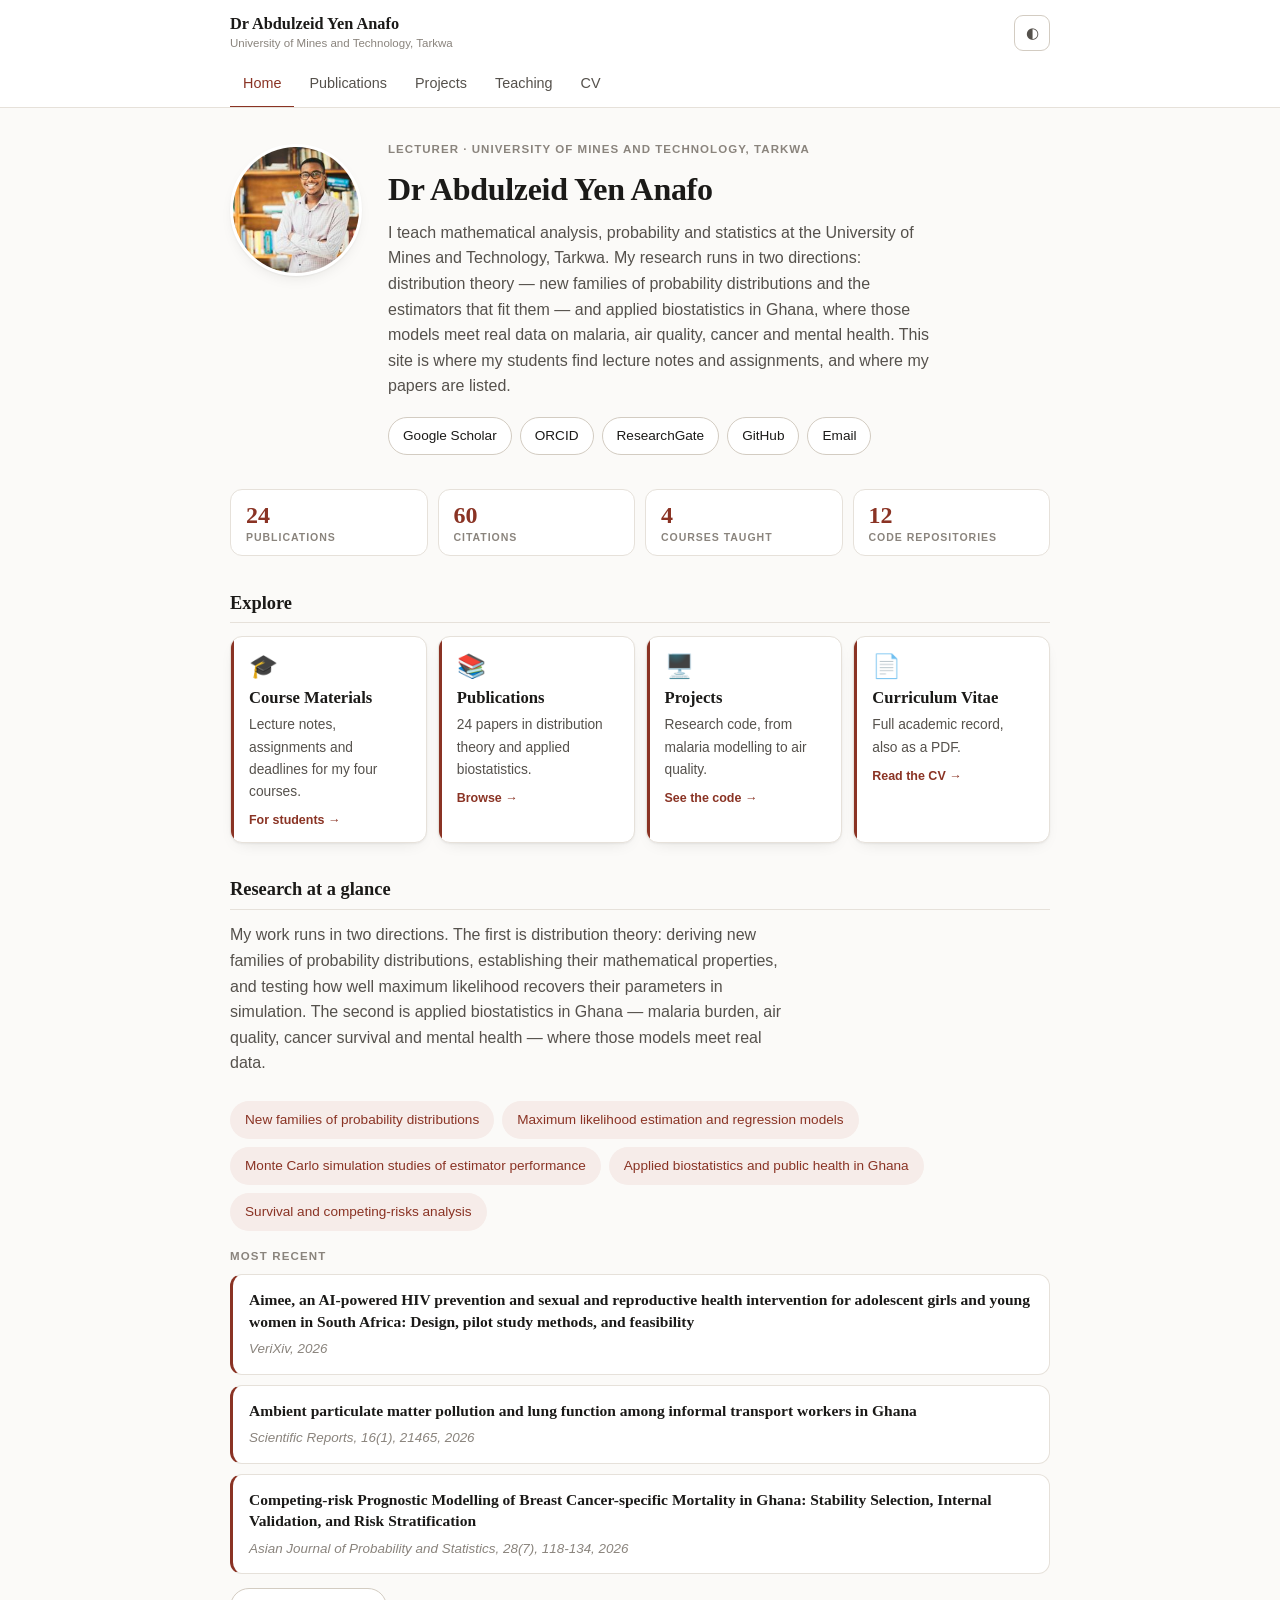
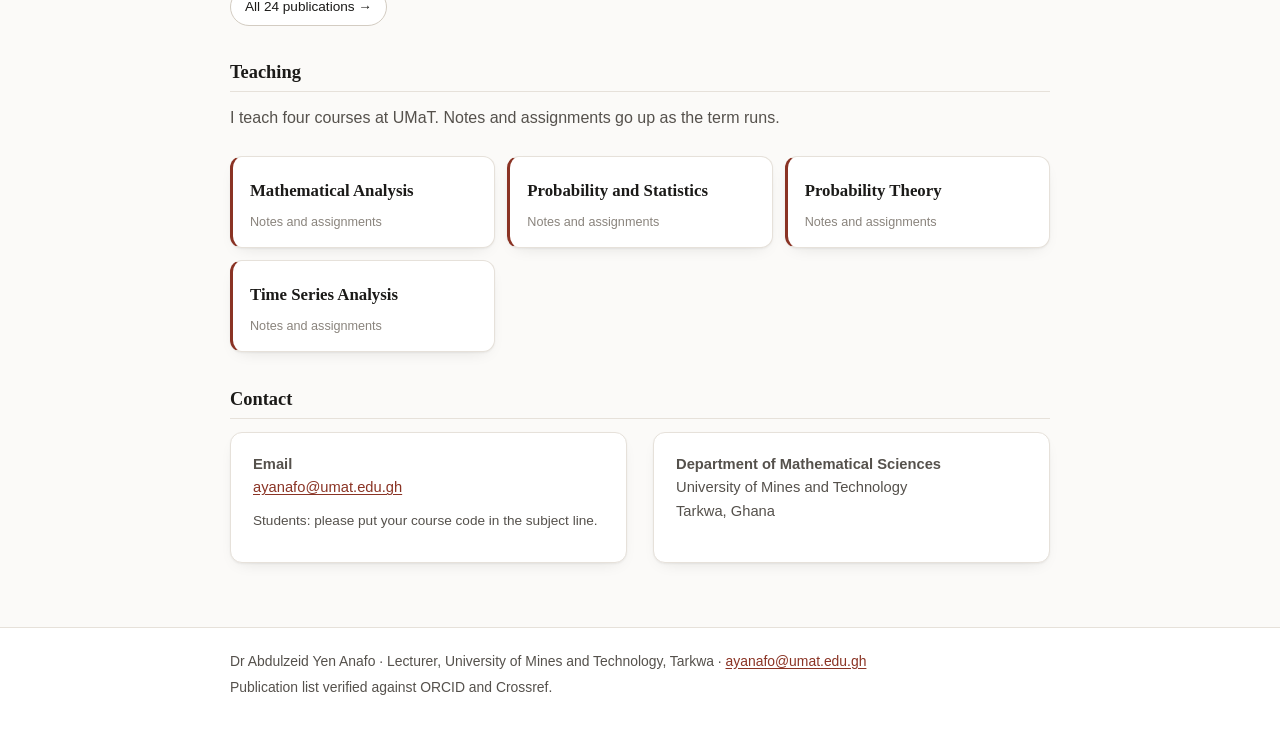
==== index.html @ 2606d0ae "Rebuild the front of the site Replaces the 2019 Bootstrap template with pages in the same design lan" ====
<!doctype html>
<html lang="en">
<head>
<meta charset="utf-8">
<meta name="viewport" content="width=device-width, initial-scale=1">
<title>Dr Abdulzeid Yen Anafo</title>
<meta name="description" content="Lecturer in mathematics and statistics at UMaT. Publications, research code and course materials.">
<link rel="stylesheet" href="teaching/assets/style.css">
<link rel="stylesheet" href="assets/front.css">
<link rel="icon" href="data:image/svg+xml,<svg xmlns='http://www.w3.org/2000/svg' viewBox='0 0 100 100'><text y='.9em' font-size='90'>∑</text></svg>">
</head>
<body>
<a class="skip" href="#main">Skip to content</a>
<header class="site-head">
  <div class="wrap head-inner">
    <a class="brand" href="index.html">
      <span class="brand-name">Dr Abdulzeid Yen Anafo</span>
      <span class="brand-sub">University of Mines and Technology, Tarkwa</span>
    </a>
    <button id="themeBtn" class="icon-btn" type="button" aria-label="Switch between light and dark"><span aria-hidden="true">◐</span></button>
  </div>
  <nav class="tabs wrap" aria-label="Sections">
    <a href="index.html" aria-current="page">Home</a>
    <a href="publications.html">Publications</a>
    <a href="projects.html">Projects</a>
    <a href="teaching/">Teaching</a>
    <a href="teaching/cv.html">CV</a>
  </nav>
</header>
<main id="main" class="wrap">

  <div class="hero-split">
    <img class="portrait" src="images/zeid.jpg" alt="Dr Abdulzeid Yen Anafo">
    <div>
      <p class="eyebrow">Lecturer · University of Mines and Technology, Tarkwa</p>
      <h1>Dr Abdulzeid Yen Anafo</h1>
      <p class="lede">I teach mathematical analysis, probability and statistics at the University of Mines and Technology, Tarkwa. My research runs in two directions: distribution theory — new families of probability distributions and the estimators that fit them — and applied biostatistics in Ghana, where those models meet real data on malaria, air quality, cancer and mental health. This site is where my students find lecture notes and assignments, and where my papers are listed.</p>
      <div class="linkrow"><a class="chip" href="https://scholar.google.com/citations?user=HL0V5SgAAAAJ" target="_blank" rel="noopener">Google Scholar</a><a class="chip" href="https://orcid.org/0000-0002-9399-8839" target="_blank" rel="noopener">ORCID</a><a class="chip" href="https://www.researchgate.net/profile/Abdulzeid-Anafo" target="_blank" rel="noopener">ResearchGate</a><a class="chip" href="https://github.com/Zeidyen" target="_blank" rel="noopener">GitHub</a><a class="chip" href="mailto:ayanafo@umat.edu.gh">Email</a></div>
    </div>
  </div>

  <div class="statrow">
    <div class="stat"><b>24</b><span>publications</span></div>
    <div class="stat"><b>60</b><span>citations</span></div>
    <div class="stat"><b>4</b><span>courses taught</span></div>
    <div class="stat"><b>12</b><span>code repositories</span></div>
  </div>

  <h2 class="sec-h">Explore</h2>
  <div class="tiles"><a class="tile" href="teaching/"><span class="ico" aria-hidden="true">🎓</span><h3>Course Materials</h3><p>Lecture notes, assignments and deadlines for my four courses.</p><span class="go">For students →</span></a><a class="tile" href="publications.html"><span class="ico" aria-hidden="true">📚</span><h3>Publications</h3><p>24 papers in distribution theory and applied biostatistics.</p><span class="go">Browse →</span></a><a class="tile" href="projects.html"><span class="ico" aria-hidden="true">🖥️</span><h3>Projects</h3><p>Research code, from malaria modelling to air quality.</p><span class="go">See the code →</span></a><a class="tile" href="teaching/cv.html"><span class="ico" aria-hidden="true">📄</span><h3>Curriculum Vitae</h3><p>Full academic record, also as a PDF.</p><span class="go">Read the CV →</span></a></div>

  <h2 class="sec-h">Research at a glance</h2>
  <p class="lede">My work runs in two directions. The first is distribution theory: deriving new families of probability distributions, establishing their mathematical properties, and testing how well maximum likelihood recovers their parameters in simulation. The second is applied biostatistics in Ghana — malaria burden, air quality, cancer survival and mental health — where those models meet real data.</p>
  <div class="chips" style="margin-bottom:20px"><span class="chip flat">New families of probability distributions</span><span class="chip flat">Maximum likelihood estimation and regression models</span><span class="chip flat">Monte Carlo simulation studies of estimator performance</span><span class="chip flat">Applied biostatistics and public health in Ghana</span><span class="chip flat">Survival and competing-risks analysis</span></div>
  <h3 class="minihead">Most recent</h3>
  <article class="hl"><h3>Aimee, an AI-powered HIV prevention and sexual and reproductive health intervention for adolescent girls and young women in South Africa: Design, pilot study methods, and feasibility</h3><p>VeriXiv, 2026</p></article><article class="hl"><h3>Ambient particulate matter pollution and lung function among informal transport workers in Ghana</h3><p>Scientific Reports, 16(1), 21465, 2026</p></article><article class="hl"><h3>Competing-risk Prognostic Modelling of Breast Cancer-specific Mortality in Ghana: Stability Selection, Internal Validation, and Risk Stratification</h3><p>Asian Journal of Probability and Statistics, 28(7), 118-134, 2026</p></article>
  <p style="margin-top:14px"><a class="chip" href="publications.html">All 24 publications →</a></p>

  <h2 class="sec-h">Teaching</h2>
  <p class="lede">I teach four courses at UMaT. Notes and assignments go up as the term runs.</p>
  <div class="coursegrid"><a class="ccard" href="teaching/#course/math-analysis"><h3>Mathematical Analysis</h3><p class="ccard-counts">Notes and assignments</p></a><a class="ccard" href="teaching/#course/prob-stats"><h3>Probability and Statistics</h3><p class="ccard-counts">Notes and assignments</p></a><a class="ccard" href="teaching/#course/prob-theory"><h3>Probability Theory</h3><p class="ccard-counts">Notes and assignments</p></a><a class="ccard" href="teaching/#course/time-series"><h3>Time Series Analysis</h3><p class="ccard-counts">Notes and assignments</p></a></div>

  <h2 class="sec-h">Contact</h2>
  <div class="two-col">
    <div class="contact-card">
      <p><strong>Email</strong><br><a href="mailto:ayanafo@umat.edu.gh">ayanafo@umat.edu.gh</a></p>
      <p class="muted" style="font-size:.85rem">Students: please put your course code in the subject line.</p>
    </div>
    <div class="contact-card">
      <p><strong>Department of Mathematical Sciences</strong><br>
         University of Mines and Technology<br>Tarkwa, Ghana</p>
    </div>
  </div>

</main>
<footer class="site-foot">
  <div class="wrap">
    <p>Dr Abdulzeid Yen Anafo · Lecturer, University of Mines and Technology, Tarkwa ·
       <a href="mailto:ayanafo@umat.edu.gh">ayanafo@umat.edu.gh</a></p>
    <p class="muted">Publication list verified against ORCID and Crossref.</p>
  </div>
</footer>
<script src="assets/front.js"></script>
</body>
</html>
---- teaching/assets/style.css ----
/* ---------------------------------------------------------------- tokens */
:root{
  --bg:#fbfaf8; --panel:#ffffff; --ink:#1b1a18; --ink-2:#55514c; --ink-3:#8a847d;
  --line:#e6e1da; --line-2:#d3ccc2;
  --accent:#8a3324; --accent-soft:#f6ece9;
  --ok:#2f6b4f; --ok-soft:#e9f2ed;
  --warn:#8a5a10; --warn-soft:#f8f0e2;
  --dead:#8a847d; --dead-soft:#f0eeea;
  --shadow:0 1px 2px rgba(27,26,24,.05), 0 6px 18px -10px rgba(27,26,24,.18);
  --radius:12px;
  --sans:ui-sans-serif,-apple-system,"Segoe UI",Roboto,"Helvetica Neue",Arial,sans-serif;
  --serif:ui-serif,Georgia,"Iowan Old Style","Times New Roman",serif;
}
@media (prefers-color-scheme:dark){
  :root:not([data-theme="light"]){
    --bg:#16151a; --panel:#1e1d23; --ink:#eceaf0; --ink-2:#b3aeb9; --ink-3:#847f8c;
    --line:#2e2c35; --line-2:#3c3946;
    --accent:#e39383; --accent-soft:#2b211f;
    --ok:#7fc0a0; --ok-soft:#1c2823;
    --warn:#dfae62; --warn-soft:#2a2418;
    --dead:#847f8c; --dead-soft:#24232a;
    --shadow:0 1px 2px rgba(0,0,0,.4), 0 6px 20px -12px rgba(0,0,0,.7);
  }
}
:root[data-theme="dark"]{
  --bg:#16151a; --panel:#1e1d23; --ink:#eceaf0; --ink-2:#b3aeb9; --ink-3:#847f8c;
  --line:#2e2c35; --line-2:#3c3946;
  --accent:#e39383; --accent-soft:#2b211f;
  --ok:#7fc0a0; --ok-soft:#1c2823;
  --warn:#dfae62; --warn-soft:#2a2418;
  --dead:#847f8c; --dead-soft:#24232a;
  --shadow:0 1px 2px rgba(0,0,0,.4), 0 6px 20px -12px rgba(0,0,0,.7);
}

/* ---------------------------------------------------------------- base */
*{box-sizing:border-box}
html{-webkit-text-size-adjust:100%}
body{
  margin:0; background:var(--bg); color:var(--ink);
  font:16px/1.6 var(--sans);
  -webkit-font-smoothing:antialiased;
}
.wrap{max-width:860px; margin:0 auto; padding:0 20px}
a{color:var(--accent); text-underline-offset:2px}
h1{font:600 clamp(1.5rem,1.1rem + 1.6vw,2rem)/1.2 var(--serif); margin:0 0 .4em; letter-spacing:-.01em}
h2{font:600 1.15rem/1.3 var(--serif); margin:2.2rem 0 .8rem}
.sec-h{padding-bottom:.4rem; border-bottom:1px solid var(--line)}
.lede{color:var(--ink-2); margin:0 0 1.6rem; max-width:62ch}
.muted{color:var(--ink-3)}
.skip{position:absolute; left:-9999px}
.skip:focus{left:8px; top:8px; z-index:20; background:var(--panel); padding:10px 14px; border-radius:8px; box-shadow:var(--shadow)}
:focus-visible{outline:2px solid var(--accent); outline-offset:2px; border-radius:6px}

/* ---------------------------------------------------------------- header */
.site-head{
  background:var(--panel); border-bottom:1px solid var(--line);
  position:sticky; top:0; z-index:10;
}
.head-inner{display:flex; align-items:center; gap:16px; padding-top:14px; padding-bottom:12px}
.brand{
  display:flex; flex-direction:column; min-width:0; flex:1;
  text-decoration:none; color:inherit;
}
.brand-name{
  font:600 1.02rem/1.25 var(--serif);
  overflow:hidden; text-overflow:ellipsis; white-space:nowrap;
}
.brand-sub{
  font:500 .72rem/1.3 var(--sans); color:var(--ink-3); margin-top:2px;
  overflow:hidden; text-overflow:ellipsis; white-space:nowrap;
}
.brand:hover .brand-name{color:var(--accent)}
.icon-btn{
  flex:none; width:36px; height:36px; border-radius:9px; cursor:pointer;
  background:transparent; border:1px solid var(--line-2); color:var(--ink-2);
  font-size:15px; line-height:1;
}
.icon-btn:hover{background:var(--bg); color:var(--ink)}

/* tabs */
.tabs{display:flex; gap:2px; overflow-x:auto; scrollbar-width:none}
.tabs::-webkit-scrollbar{display:none}
.tabs a{
  flex:none; padding:9px 13px 11px; text-decoration:none; white-space:nowrap;
  color:var(--ink-2); font-size:.9rem; font-weight:500;
  border-bottom:2px solid transparent; margin-bottom:-1px;
}
.tabs a:hover{color:var(--ink)}
.tabs a[aria-current="page"]{color:var(--accent); border-bottom-color:var(--accent)}

/* ---------------------------------------------------------------- views */
main.wrap{padding:36px 20px 64px; min-height:60vh}
.view[hidden]{display:none}
.hero{margin-bottom:28px}
.eyebrow{
  font:600 .72rem/1 var(--sans); letter-spacing:.09em; text-transform:uppercase;
  color:var(--ink-3); margin:0 0 .9rem;
}

/* fact grid */
.factgrid{
  display:grid; grid-template-columns:repeat(auto-fit,minmax(190px,1fr));
  gap:10px; margin-bottom:8px;
}
.fact{
  background:var(--panel); padding:13px 15px;
  border:1px solid var(--line); border-radius:10px;
}
.fact dt{
  font:600 .68rem/1 var(--sans); letter-spacing:.08em; text-transform:uppercase;
  color:var(--ink-3); margin-bottom:6px;
}
.fact dd{margin:0; font-size:.94rem; color:var(--ink)}
.fact dd a{word-break:break-word}

/* ---------------------------------------------------------------- cards */
.card{
  background:var(--panel); border:1px solid var(--line); border-radius:var(--radius);
  padding:16px 18px; margin-bottom:12px; box-shadow:var(--shadow);
}
.card-head{display:flex; align-items:flex-start; gap:12px; flex-wrap:wrap}
.card-title{flex:1; min-width:180px}
.card-head h3{margin:0; font:600 1.02rem/1.35 var(--serif)}
.card-meta{font-size:.82rem; color:var(--ink-3); margin:.35rem 0 0}
.card p.desc{margin:.6rem 0 0; color:var(--ink-2); font-size:.94rem}
.topics{margin:.6rem 0 0; padding-left:1.15em; color:var(--ink-2); font-size:.9rem}
.topics li{margin:.15em 0}

/* week rail */
.wk{
  flex:none; width:44px; height:44px; border-radius:10px;
  background:var(--accent-soft); color:var(--accent);
  display:flex; flex-direction:column; align-items:center; justify-content:center;
}
.wk b{font:600 1.05rem/1 var(--sans)}
.wk span{font:600 .55rem/1 var(--sans); letter-spacing:.08em; text-transform:uppercase; margin-top:2px; opacity:.8}

/* badges */
.badge{
  display:inline-block; padding:3px 9px; border-radius:999px;
  font:600 .72rem/1.5 var(--sans); white-space:nowrap;
}
.badge.open{background:var(--ok-soft);   color:var(--ok)}
.badge.soon{background:var(--warn-soft); color:var(--warn)}
.badge.past{background:var(--dead-soft); color:var(--dead)}
.badge.tba {background:var(--dead-soft); color:var(--dead)}

/* file links */
.files{display:flex; flex-wrap:wrap; gap:8px; margin-top:14px}
.file{
  display:inline-flex; align-items:center; gap:7px;
  padding:7px 12px 7px 10px; border-radius:9px; text-decoration:none;
  background:var(--bg); border:1px solid var(--line-2);
  color:var(--ink); font-size:.86rem; font-weight:500;
}
.file:hover{border-color:var(--accent); color:var(--accent)}
.file .ext{
  font:700 .6rem/1 var(--sans); letter-spacing:.04em;
  padding:3px 4px; border-radius:4px; background:var(--accent-soft); color:var(--accent);
}
.nofiles{margin-top:12px; font-size:.86rem; color:var(--ink-3); font-style:italic}

/* toolbar */
.toolbar{display:flex; gap:10px; flex-wrap:wrap; margin-bottom:18px}
.toolbar input[type=search]{
  flex:1; min-width:180px; padding:9px 12px; font:inherit; font-size:.92rem;
  background:var(--panel); color:var(--ink);
  border:1px solid var(--line-2); border-radius:9px;
}
.toolbar input::placeholder{color:var(--ink-3)}
.seg{display:flex; background:var(--panel); border:1px solid var(--line-2); border-radius:9px; overflow:hidden}
.seg button{
  padding:8px 14px; border:0; background:transparent; cursor:pointer;
  font:500 .85rem/1 var(--sans); color:var(--ink-2);
}
.seg button + button{border-left:1px solid var(--line-2)}
.seg button.on{background:var(--accent-soft); color:var(--accent); font-weight:600}

/* misc */
.empty{
  padding:28px 20px; text-align:center; color:var(--ink-3); font-size:.92rem;
  border:1px dashed var(--line-2); border-radius:var(--radius);
}
.steps{counter-reset:s; list-style:none; padding:0; margin:0 0 24px}
.steps li{
  counter-increment:s; position:relative; padding:0 0 0 42px; margin-bottom:16px;
  color:var(--ink-2);
}
.steps li::before{
  content:counter(s); position:absolute; left:0; top:-1px;
  width:28px; height:28px; border-radius:50%;
  background:var(--accent-soft); color:var(--accent);
  font:600 .85rem/28px var(--sans); text-align:center;
}
.btn{
  display:inline-block; padding:11px 20px; border-radius:10px; text-decoration:none;
  background:var(--accent); color:#fff; font-weight:600; font-size:.94rem;
}
:root[data-theme="dark"] .btn, :root:not([data-theme="light"]) .btn{color:#16151a}
@media (prefers-color-scheme:light){:root:not([data-theme="dark"]) .btn{color:#fff}}
.btn:hover{filter:brightness(1.08)}
.note{
  border-left:3px solid var(--line-2); padding:2px 0 2px 16px;
  color:var(--ink-2); font-size:.92rem; margin:20px 0 0;
}

/* footer */
.site-foot{border-top:1px solid var(--line); background:var(--panel); padding:22px 0 34px}
.site-foot p{margin:0 0 4px; font-size:.87rem; color:var(--ink-2)}

@media (max-width:520px){
  main.wrap{padding-top:26px}
  .card{padding:14px 15px}
}


/* ------------------------------------------------------- course tiles */
.coursegrid{
  display:grid; grid-template-columns:repeat(auto-fit,minmax(230px,1fr));
  gap:12px; margin-bottom:8px;
}
.ccard{
  display:block; text-decoration:none; color:inherit;
  background:var(--panel); border:1px solid var(--line); border-radius:var(--radius);
  padding:16px 17px 15px; box-shadow:var(--shadow);
  border-left:3px solid var(--accent);
}
.ccard:hover{border-color:var(--accent); transform:translateY(-1px)}
.ccard{transition:transform .12s ease, border-color .12s ease}
@media (prefers-reduced-motion:reduce){.ccard{transition:none}}
.ccard-code{
  font:600 .68rem/1 var(--sans); letter-spacing:.09em; text-transform:uppercase;
  color:var(--accent);
}
.ccard h3{margin:7px 0 0; font:600 1.05rem/1.3 var(--serif)}
.ccard-term{margin:5px 0 0; font-size:.83rem; color:var(--ink-2)}
.ccard-counts{margin:10px 0 0; font-size:.79rem; color:var(--ink-3)}

/* --------------------------------------------------------------- chips */
.linkrow{display:flex; flex-wrap:wrap; gap:8px; margin-top:18px}
.chips{display:flex; flex-wrap:wrap; gap:8px; margin:0 0 4px}
.chip{
  display:inline-block; padding:7px 14px; border-radius:999px; text-decoration:none;
  background:var(--panel); border:1px solid var(--line-2); color:var(--ink);
  font-size:.85rem; font-weight:500;
}
a.chip:hover{border-color:var(--accent); color:var(--accent)}
.chip.flat{
  background:var(--accent-soft); border-color:transparent; color:var(--accent);
  font-weight:500;
}

/* ---------------------------------------------------------- back link */
.back{
  display:inline-block; margin-bottom:18px; font-size:.86rem;
  text-decoration:none; color:var(--ink-2); font-weight:500;
}
.back:hover{color:var(--accent)}

/* ------------------------------------------------------------- papers */
.paper .card-meta{margin-top:.3rem}
.card-meta.em{font-style:italic; color:var(--ink-2)}
.paper .badge{text-transform:capitalize}

.footback{margin:0 0 10px}
.footback a{font-size:.87rem; text-decoration:none; font-weight:500}
.footback a:hover{text-decoration:underline}
---- assets/front.css ----
/* Front-of-site additions. Tokens and base come from teaching/assets/style.css. */

/* ------------------------------------------------------------------ hero */
.hero-split{display:grid; grid-template-columns:auto 1fr; gap:26px; align-items:start; margin-bottom:34px}
.portrait{
  width:132px; height:132px; border-radius:50%; object-fit:cover; flex:none;
  border:3px solid var(--panel); box-shadow:var(--shadow); background:var(--panel);
}
.hero-split h1{margin:0 0 .35em}
.hero-split .lede{margin-bottom:1rem}
@media (max-width:620px){
  .hero-split{grid-template-columns:1fr; gap:18px}
  .portrait{width:96px; height:96px}
}

/* ----------------------------------------------------------------- stats */
.statrow{display:flex; flex-wrap:wrap; gap:10px; margin-top:22px}
.stat{
  flex:1 1 110px; background:var(--panel); border:1px solid var(--line);
  border-radius:var(--radius); padding:13px 15px;
}
.stat b{display:block; font:600 1.5rem/1 var(--serif); color:var(--accent); font-variant-numeric:tabular-nums}
.stat span{
  display:block; margin-top:5px; font:600 .66rem/1 var(--sans);
  letter-spacing:.09em; text-transform:uppercase; color:var(--ink-3);
}

/* -------------------------------------------------------- explore tiles */
.tiles{display:grid; grid-template-columns:repeat(auto-fit,minmax(188px,1fr)); gap:11px}
.tile{
  display:block; text-decoration:none; color:inherit; position:relative;
  background:var(--panel); border:1px solid var(--line); border-radius:var(--radius);
  padding:18px 18px 16px; box-shadow:var(--shadow); overflow:hidden;
  transition:transform .13s ease, border-color .13s ease;
}
.tile::before{content:""; position:absolute; inset:0 auto 0 0; width:3px; background:var(--accent)}
.tile:hover{transform:translateY(-2px); border-color:var(--accent)}
.tile .ico{font-size:1.45rem; line-height:1; display:block; margin-bottom:9px}
.tile h3{margin:0; font:600 1.04rem/1.3 var(--serif)}
.tile p{margin:6px 0 0; font-size:.86rem; color:var(--ink-2)}
.tile .go{margin-top:11px; font:600 .78rem/1 var(--sans); color:var(--accent); display:block}
@media (prefers-reduced-motion:reduce){.tile{transition:none}}

/* ---------------------------------------------------------- publications */
.yr-group{display:grid; grid-template-columns:72px 1fr; gap:18px; margin-bottom:8px}
.yr-label{
  font:600 1.12rem/1 var(--serif); color:var(--accent);
  padding-top:18px; position:sticky; top:118px; align-self:start;
  font-variant-numeric:tabular-nums;
}
.yr-items{min-width:0}
.pub{
  background:var(--panel); border:1px solid var(--line); border-radius:var(--radius);
  padding:15px 17px; margin-bottom:11px; box-shadow:var(--shadow);
}
.pub-head{display:flex; gap:12px; align-items:flex-start; flex-wrap:wrap}
.pub-head h3{margin:0; font:600 1rem/1.4 var(--serif); flex:1; min-width:200px}
.pub-au{margin:.5rem 0 0; font-size:.84rem; color:var(--ink-3)}
.pub-ven{margin:.25rem 0 0; font-size:.86rem; color:var(--ink-2); font-style:italic}
.pub-note{margin:.6rem 0 0; font-size:.88rem; color:var(--ink-2)}
.pub .badge{text-transform:capitalize}
@media (max-width:620px){
  .yr-group{grid-template-columns:1fr; gap:2px}
  .yr-label{position:static; padding-top:14px}
}

/* --------------------------------------------------------------- projects */
.projgrid{display:grid; grid-template-columns:repeat(auto-fit,minmax(285px,1fr)); gap:12px}
.proj{
  background:var(--panel); border:1px solid var(--line); border-radius:var(--radius);
  padding:16px 17px; box-shadow:var(--shadow); display:flex; flex-direction:column;
}
.proj-head{display:flex; gap:10px; align-items:baseline; flex-wrap:wrap}
.proj-head h3{margin:0; font:600 .99rem/1.35 var(--serif); flex:1; min-width:150px}
.lang{
  flex:none; font:600 .64rem/1 var(--sans); letter-spacing:.06em; text-transform:uppercase;
  padding:4px 8px; border-radius:999px; background:var(--accent-soft); color:var(--accent);
}
.proj-desc{margin:.6rem 0 0; font-size:.88rem; color:var(--ink-2); flex:1}
.proj-meta{margin:.6rem 0 0; font-size:.76rem; color:var(--ink-3)}
.proj .files{margin-top:12px}

/* ------------------------------------------------------------- highlights */
.hl{
  background:var(--panel); border:1px solid var(--line); border-left:3px solid var(--accent);
  border-radius:var(--radius); padding:14px 16px; margin-bottom:10px;
}
.hl h3{margin:0; font:600 .97rem/1.4 var(--serif)}
.hl p{margin:.35rem 0 0; font-size:.84rem; color:var(--ink-3); font-style:italic}

/* ----------------------------------------------------------------- misc */
.two-col{display:grid; grid-template-columns:repeat(auto-fit,minmax(270px,1fr)); gap:26px}
.contact-card{
  background:var(--panel); border:1px solid var(--line); border-radius:var(--radius);
  padding:20px 22px; box-shadow:var(--shadow);
}
.contact-card p{margin:0 0 10px; font-size:.92rem; color:var(--ink-2)}
.minihead{
  font:600 .72rem/1 var(--sans); letter-spacing:.1em; text-transform:uppercase;
  color:var(--ink-3); margin:0 0 12px;
}
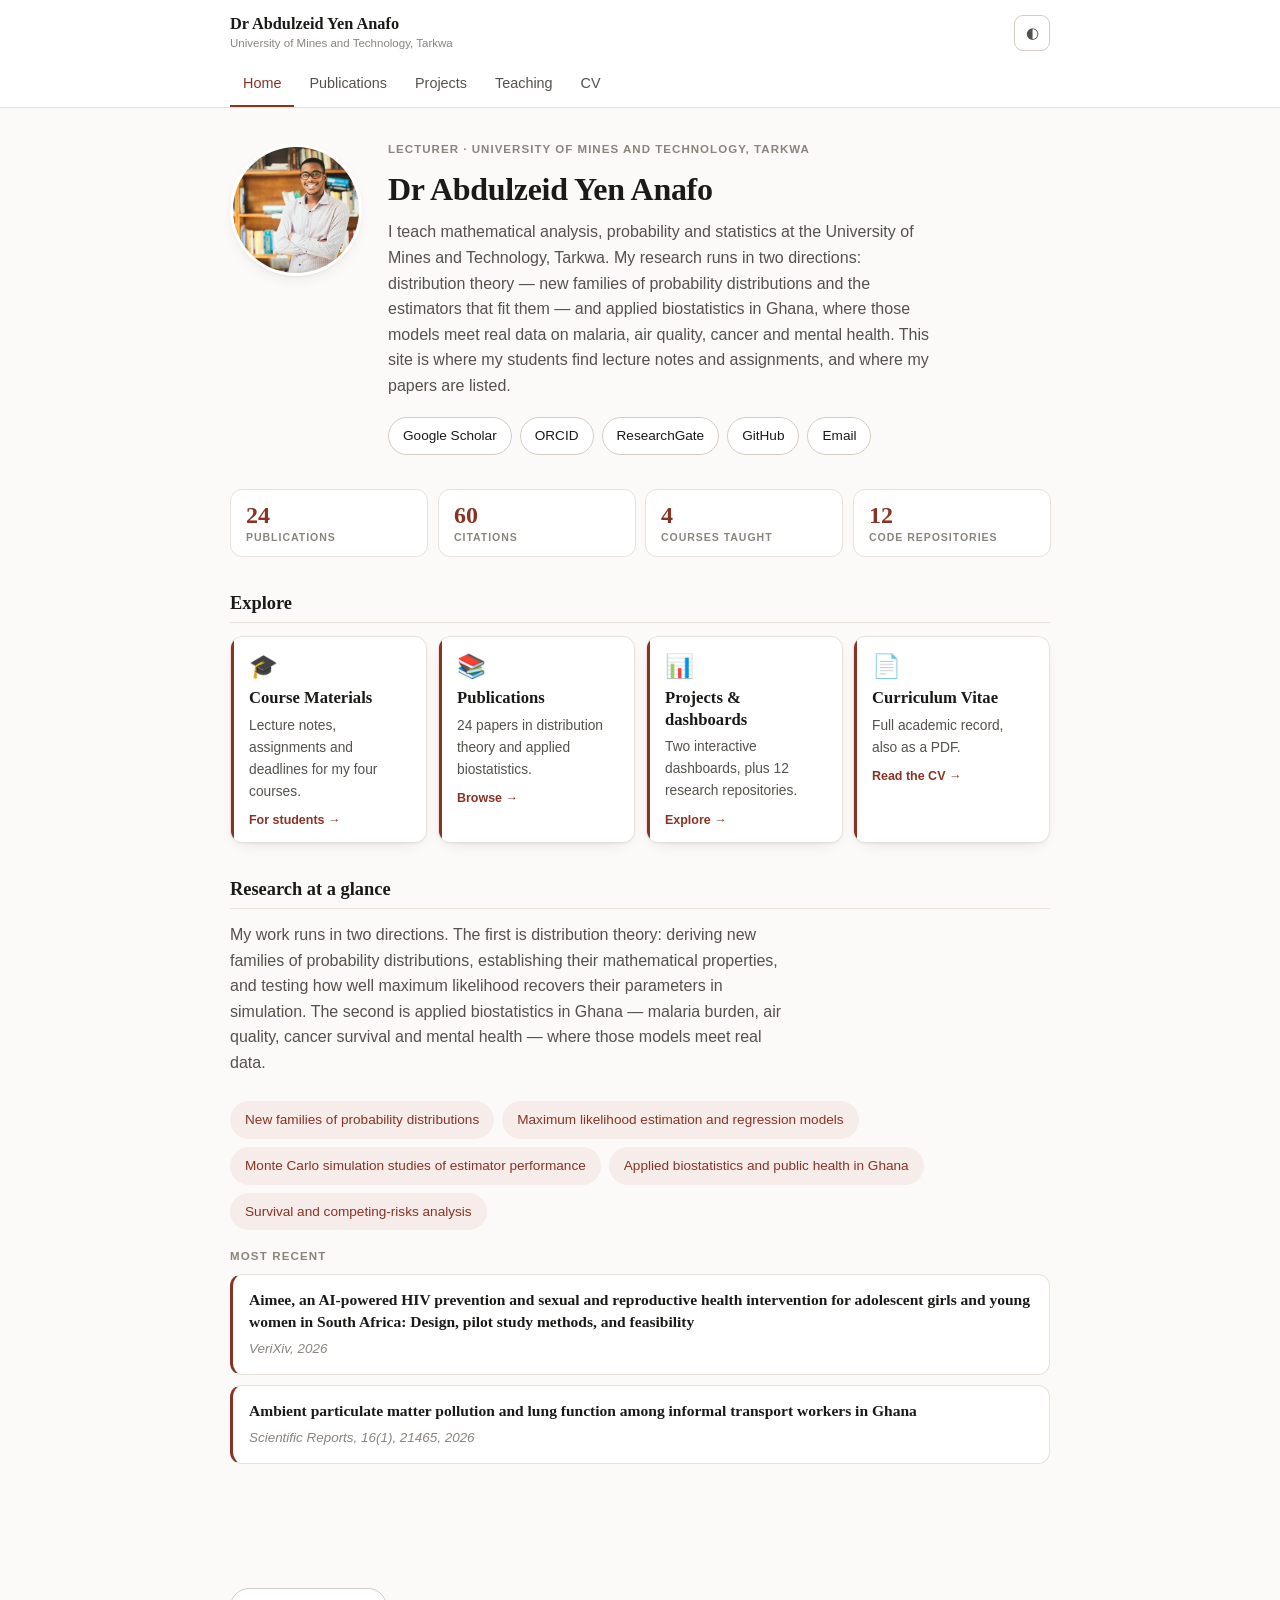
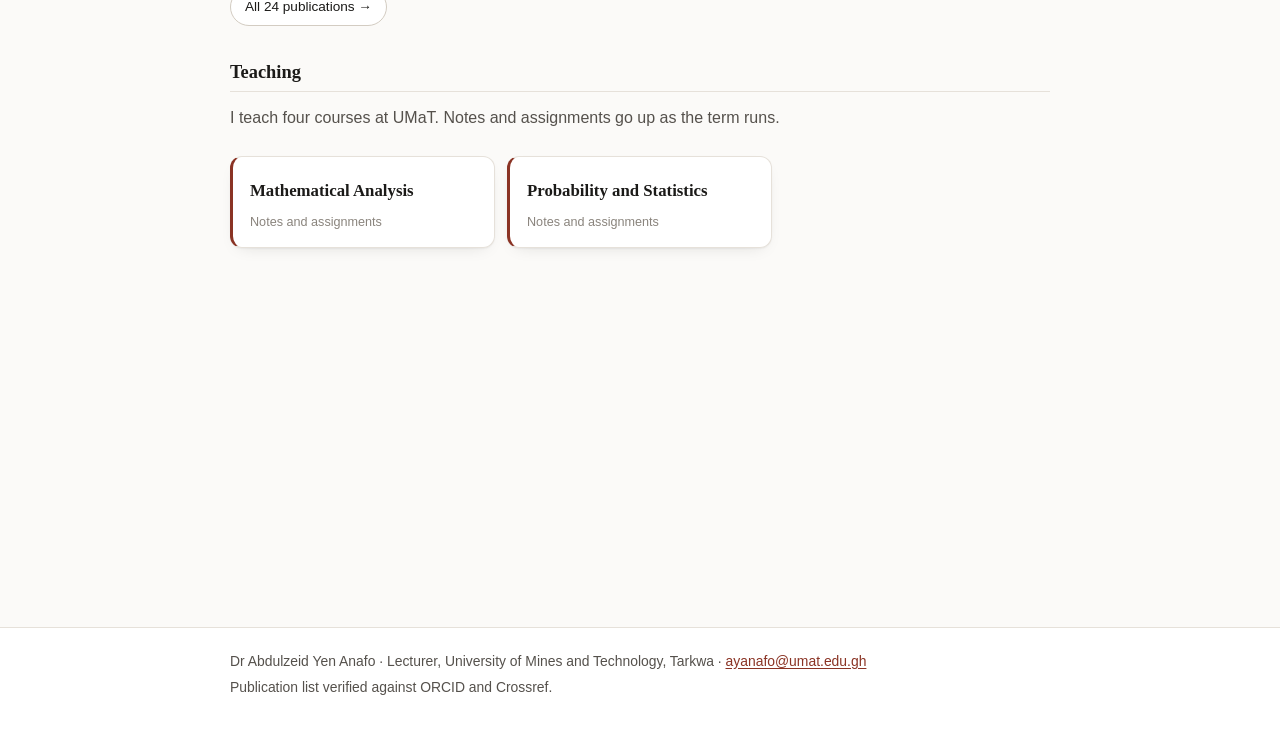
==== commit 82938b5c: "Add dashboards; correct the department - Department is Computing and Data Analytics, not Mathematica" ====
--- a/index.html
+++ b/index.html
@@ -47,7 +47,7 @@
   </div>
 
   <h2 class="sec-h">Explore</h2>
-  <div class="tiles"><a class="tile" href="teaching/"><span class="ico" aria-hidden="true">🎓</span><h3>Course Materials</h3><p>Lecture notes, assignments and deadlines for my four courses.</p><span class="go">For students →</span></a><a class="tile" href="publications.html"><span class="ico" aria-hidden="true">📚</span><h3>Publications</h3><p>24 papers in distribution theory and applied biostatistics.</p><span class="go">Browse →</span></a><a class="tile" href="projects.html"><span class="ico" aria-hidden="true">🖥️</span><h3>Projects</h3><p>Research code, from malaria modelling to air quality.</p><span class="go">See the code →</span></a><a class="tile" href="teaching/cv.html"><span class="ico" aria-hidden="true">📄</span><h3>Curriculum Vitae</h3><p>Full academic record, also as a PDF.</p><span class="go">Read the CV →</span></a></div>
+  <div class="tiles"><a class="tile" href="teaching/"><span class="ico" aria-hidden="true">🎓</span><h3>Course Materials</h3><p>Lecture notes, assignments and deadlines for my four courses.</p><span class="go">For students →</span></a><a class="tile" href="publications.html"><span class="ico" aria-hidden="true">📚</span><h3>Publications</h3><p>24 papers in distribution theory and applied biostatistics.</p><span class="go">Browse →</span></a><a class="tile" href="projects.html"><span class="ico" aria-hidden="true">📊</span><h3>Projects & dashboards</h3><p>Two interactive dashboards, plus 12 research repositories.</p><span class="go">Explore →</span></a><a class="tile" href="teaching/cv.html"><span class="ico" aria-hidden="true">📄</span><h3>Curriculum Vitae</h3><p>Full academic record, also as a PDF.</p><span class="go">Read the CV →</span></a></div>
 
   <h2 class="sec-h">Research at a glance</h2>
   <p class="lede">My work runs in two directions. The first is distribution theory: deriving new families of probability distributions, establishing their mathematical properties, and testing how well maximum likelihood recovers their parameters in simulation. The second is applied biostatistics in Ghana — malaria burden, air quality, cancer survival and mental health — where those models meet real data.</p>
@@ -67,7 +67,7 @@
       <p class="muted" style="font-size:.85rem">Students: please put your course code in the subject line.</p>
     </div>
     <div class="contact-card">
-      <p><strong>Department of Mathematical Sciences</strong><br>
+      <p><strong>Department of Computing and Data Analytics</strong><br>
          University of Mines and Technology<br>Tarkwa, Ghana</p>
     </div>
   </div>
--- a/assets/front.css
+++ b/assets/front.css
@@ -99,3 +99,72 @@
   font:600 .72rem/1 var(--sans); letter-spacing:.1em; text-transform:uppercase;
   color:var(--ink-3); margin:0 0 12px;
 }
+
+/* ===================================================================
+   Scroll reveal — the fade-in the old template had, rebuilt on
+   IntersectionObserver. The .js-reveal gate means that if JavaScript
+   never runs, nothing is ever hidden.
+   =================================================================== */
+.js-reveal .reveal{
+  opacity:0;
+  transition:opacity .62s cubic-bezier(.22,.61,.36,1),
+             transform .62s cubic-bezier(.22,.61,.36,1);
+  will-change:opacity, transform;
+}
+.js-reveal .reveal[data-fx="left"] {transform:translate3d(-34px,0,0)}
+.js-reveal .reveal[data-fx="right"]{transform:translate3d( 34px,0,0)}
+.js-reveal .reveal[data-fx="up"]   {transform:translate3d(0,26px,0)}
+.js-reveal .reveal.is-in{opacity:1; transform:none}
+
+/* Animated tab underline: slides in from the left on hover, sits under
+   the current page. */
+.tabs a{position:relative}
+.tabs a::after{
+  content:""; position:absolute; left:0; right:0; bottom:-1px; height:2px;
+  background:var(--accent); transform:scaleX(0); transform-origin:left center;
+  transition:transform .26s cubic-bezier(.22,.61,.36,1);
+}
+.tabs a:hover::after{transform:scaleX(1)}
+.tabs a[aria-current="page"]{border-bottom-color:transparent}
+.tabs a[aria-current="page"]::after{transform:scaleX(1)}
+
+/* Tiles lift a little further now that motion is part of the design. */
+.tile:hover{transform:translateY(-3px)}
+.proj{transition:transform .13s ease, border-color .13s ease}
+.proj:hover{transform:translateY(-2px); border-color:var(--accent)}
+.pub{transition:border-color .13s ease}
+.pub:hover{border-color:var(--line-2)}
+
+html{scroll-behavior:smooth}
+
+/* Anyone who asks for less motion gets none of it. */
+@media (prefers-reduced-motion:reduce){
+  html{scroll-behavior:auto}
+  .js-reveal .reveal{opacity:1 !important; transform:none !important; transition:none}
+  .tabs a::after{transition:none}
+  .tile,.proj{transition:none}
+  .tile:hover,.proj:hover{transform:none}
+}
+
+/* ------------------------------------------------------------ dashboards */
+.dashgrid{display:grid; grid-template-columns:repeat(auto-fit,minmax(310px,1fr)); gap:12px; margin-bottom:8px}
+.dash{
+  background:var(--panel); border:1px solid var(--line); border-radius:var(--radius);
+  border-top:3px solid var(--accent); padding:17px 18px 16px; box-shadow:var(--shadow);
+  display:flex; flex-direction:column;
+  transition:transform .13s ease, border-color .13s ease;
+}
+.dash:hover{transform:translateY(-2px)}
+.dash-meta{
+  margin:0 0 7px; font:600 .66rem/1.4 var(--sans); letter-spacing:.07em;
+  text-transform:uppercase; color:var(--ink-3);
+}
+.dash h3{margin:0; font:600 1.08rem/1.3 var(--serif)}
+.dash-desc{margin:.6rem 0 0; font-size:.88rem; color:var(--ink-2); flex:1}
+.dash .files{margin-top:14px}
+.file.primary{background:var(--accent); border-color:var(--accent); color:#fff}
+.file.primary .ext{background:rgba(255,255,255,.22); color:#fff}
+.file.primary:hover{filter:brightness(1.08); color:#fff}
+:root[data-theme="dark"] .file.primary{color:#16151a}
+@media (prefers-color-scheme:dark){:root:not([data-theme="light"]) .file.primary{color:#16151a}}
+@media (prefers-reduced-motion:reduce){.dash{transition:none} .dash:hover{transform:none}}
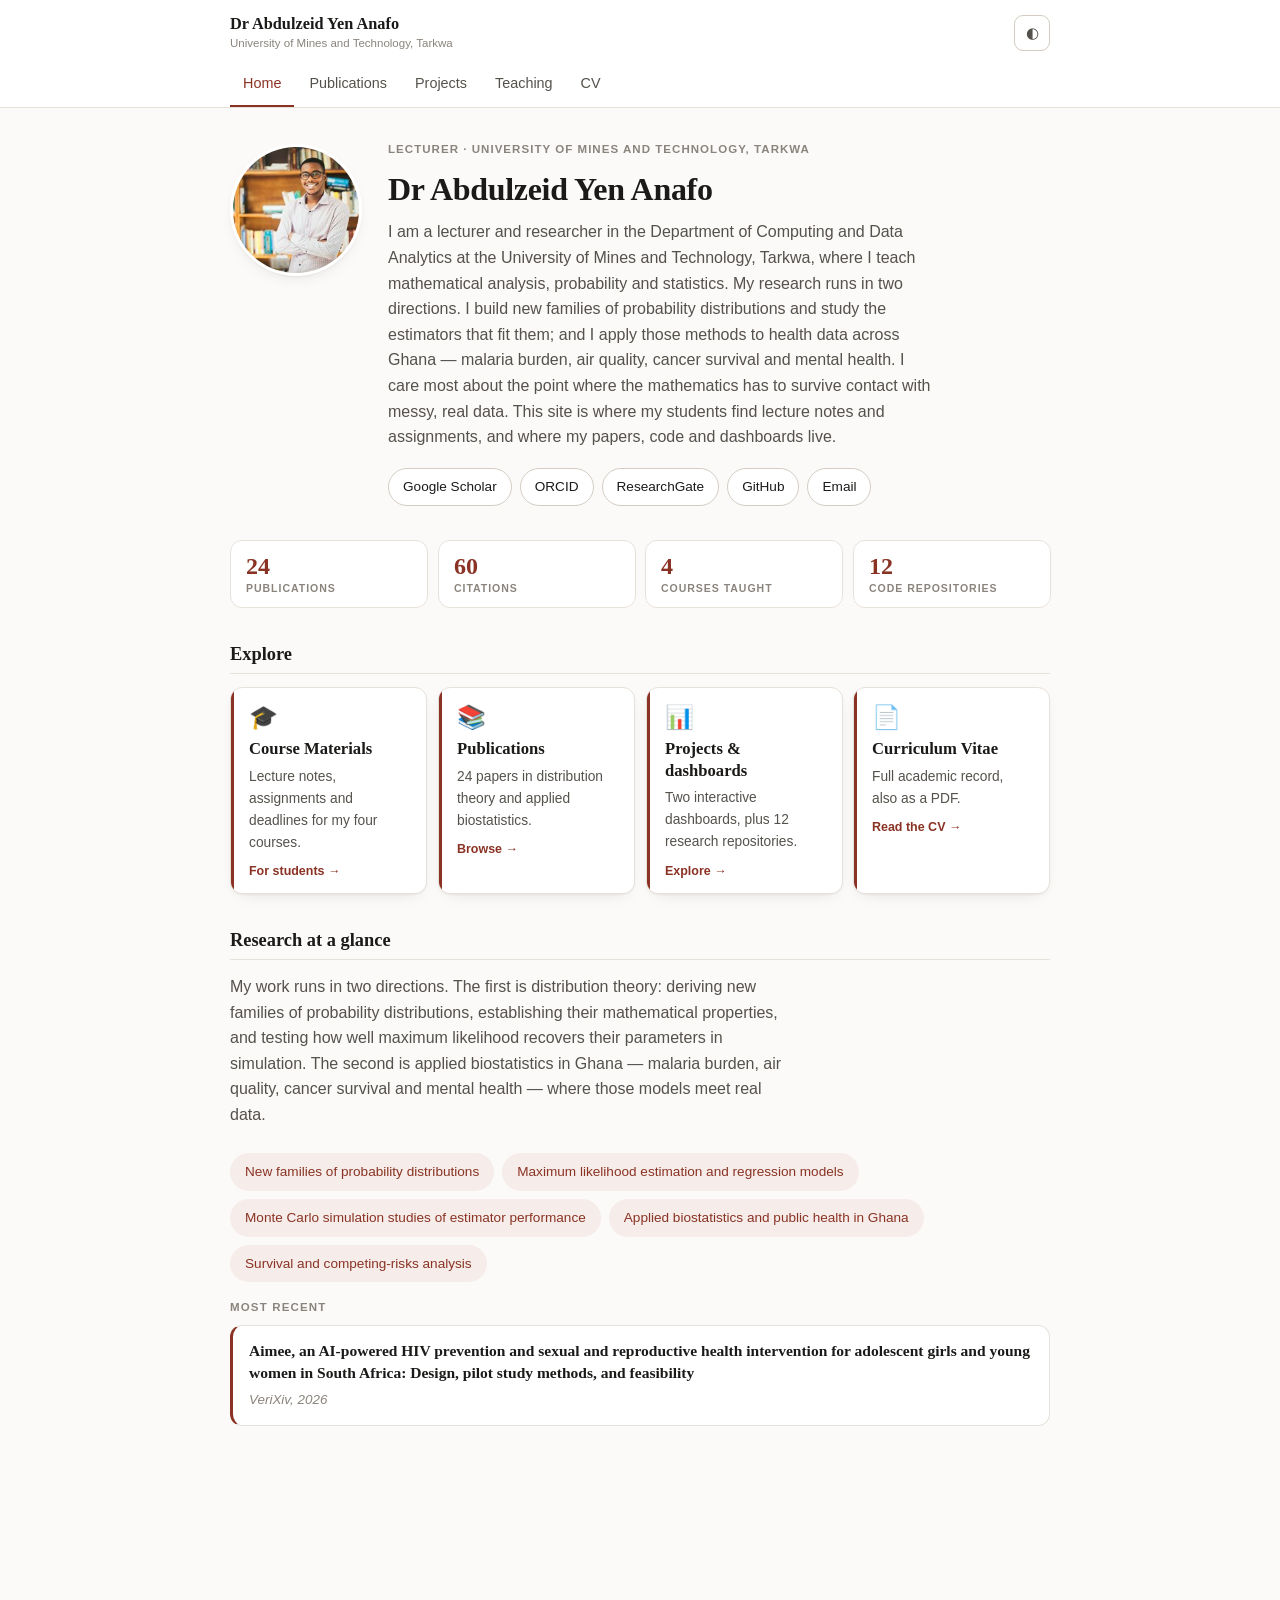
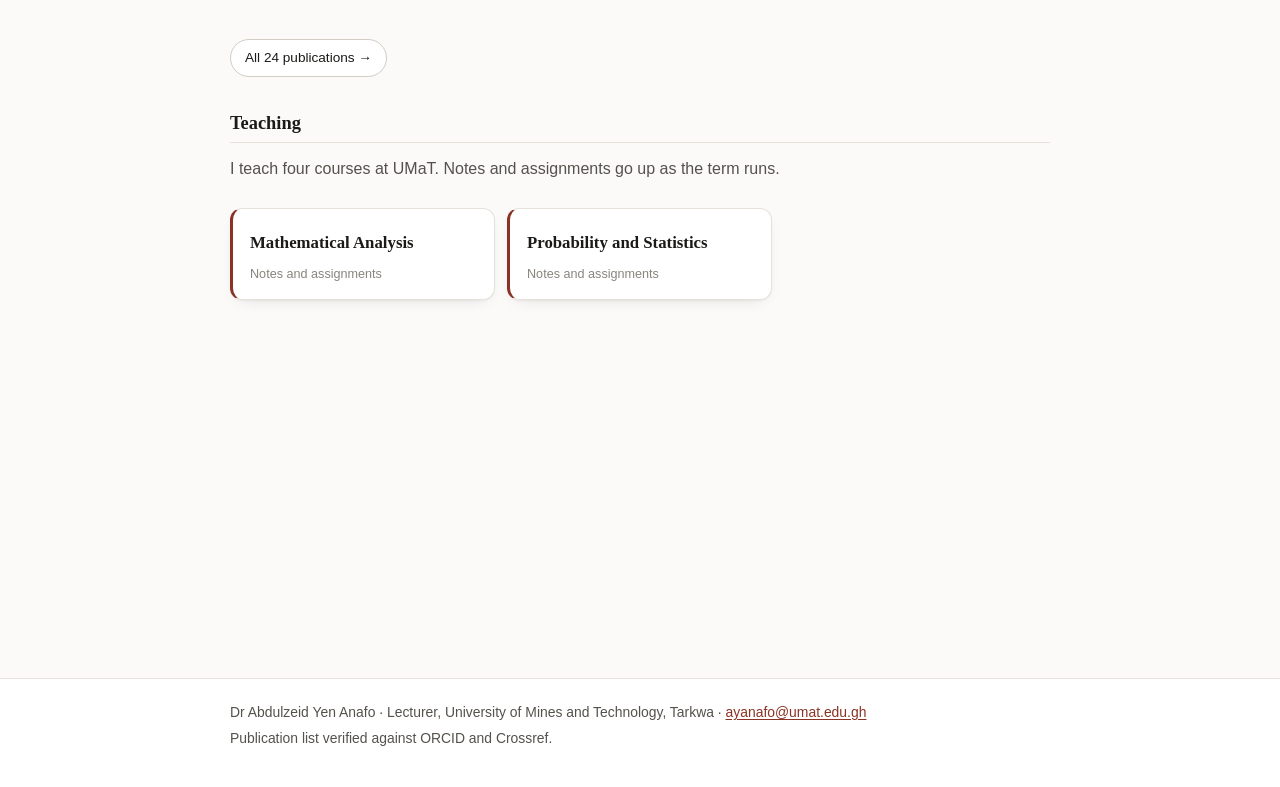
==== commit 89357894: "Front page and teaching/ pick up the new bio Co-Authored-By: Claude Opus 5 (1M context) <noreply@ant" ====
--- a/index.html
+++ b/index.html
@@ -34,7 +34,7 @@
     <div>
       <p class="eyebrow">Lecturer · University of Mines and Technology, Tarkwa</p>
       <h1>Dr Abdulzeid Yen Anafo</h1>
-      <p class="lede">I teach mathematical analysis, probability and statistics at the University of Mines and Technology, Tarkwa. My research runs in two directions: distribution theory — new families of probability distributions and the estimators that fit them — and applied biostatistics in Ghana, where those models meet real data on malaria, air quality, cancer and mental health. This site is where my students find lecture notes and assignments, and where my papers are listed.</p>
+      <p class="lede">I am a lecturer and researcher in the Department of Computing and Data Analytics at the University of Mines and Technology, Tarkwa, where I teach mathematical analysis, probability and statistics. My research runs in two directions. I build new families of probability distributions and study the estimators that fit them; and I apply those methods to health data across Ghana — malaria burden, air quality, cancer survival and mental health. I care most about the point where the mathematics has to survive contact with messy, real data. This site is where my students find lecture notes and assignments, and where my papers, code and dashboards live.</p>
       <div class="linkrow"><a class="chip" href="https://scholar.google.com/citations?user=HL0V5SgAAAAJ" target="_blank" rel="noopener">Google Scholar</a><a class="chip" href="https://orcid.org/0000-0002-9399-8839" target="_blank" rel="noopener">ORCID</a><a class="chip" href="https://www.researchgate.net/profile/Abdulzeid-Anafo" target="_blank" rel="noopener">ResearchGate</a><a class="chip" href="https://github.com/Zeidyen" target="_blank" rel="noopener">GitHub</a><a class="chip" href="mailto:ayanafo@umat.edu.gh">Email</a></div>
     </div>
   </div>
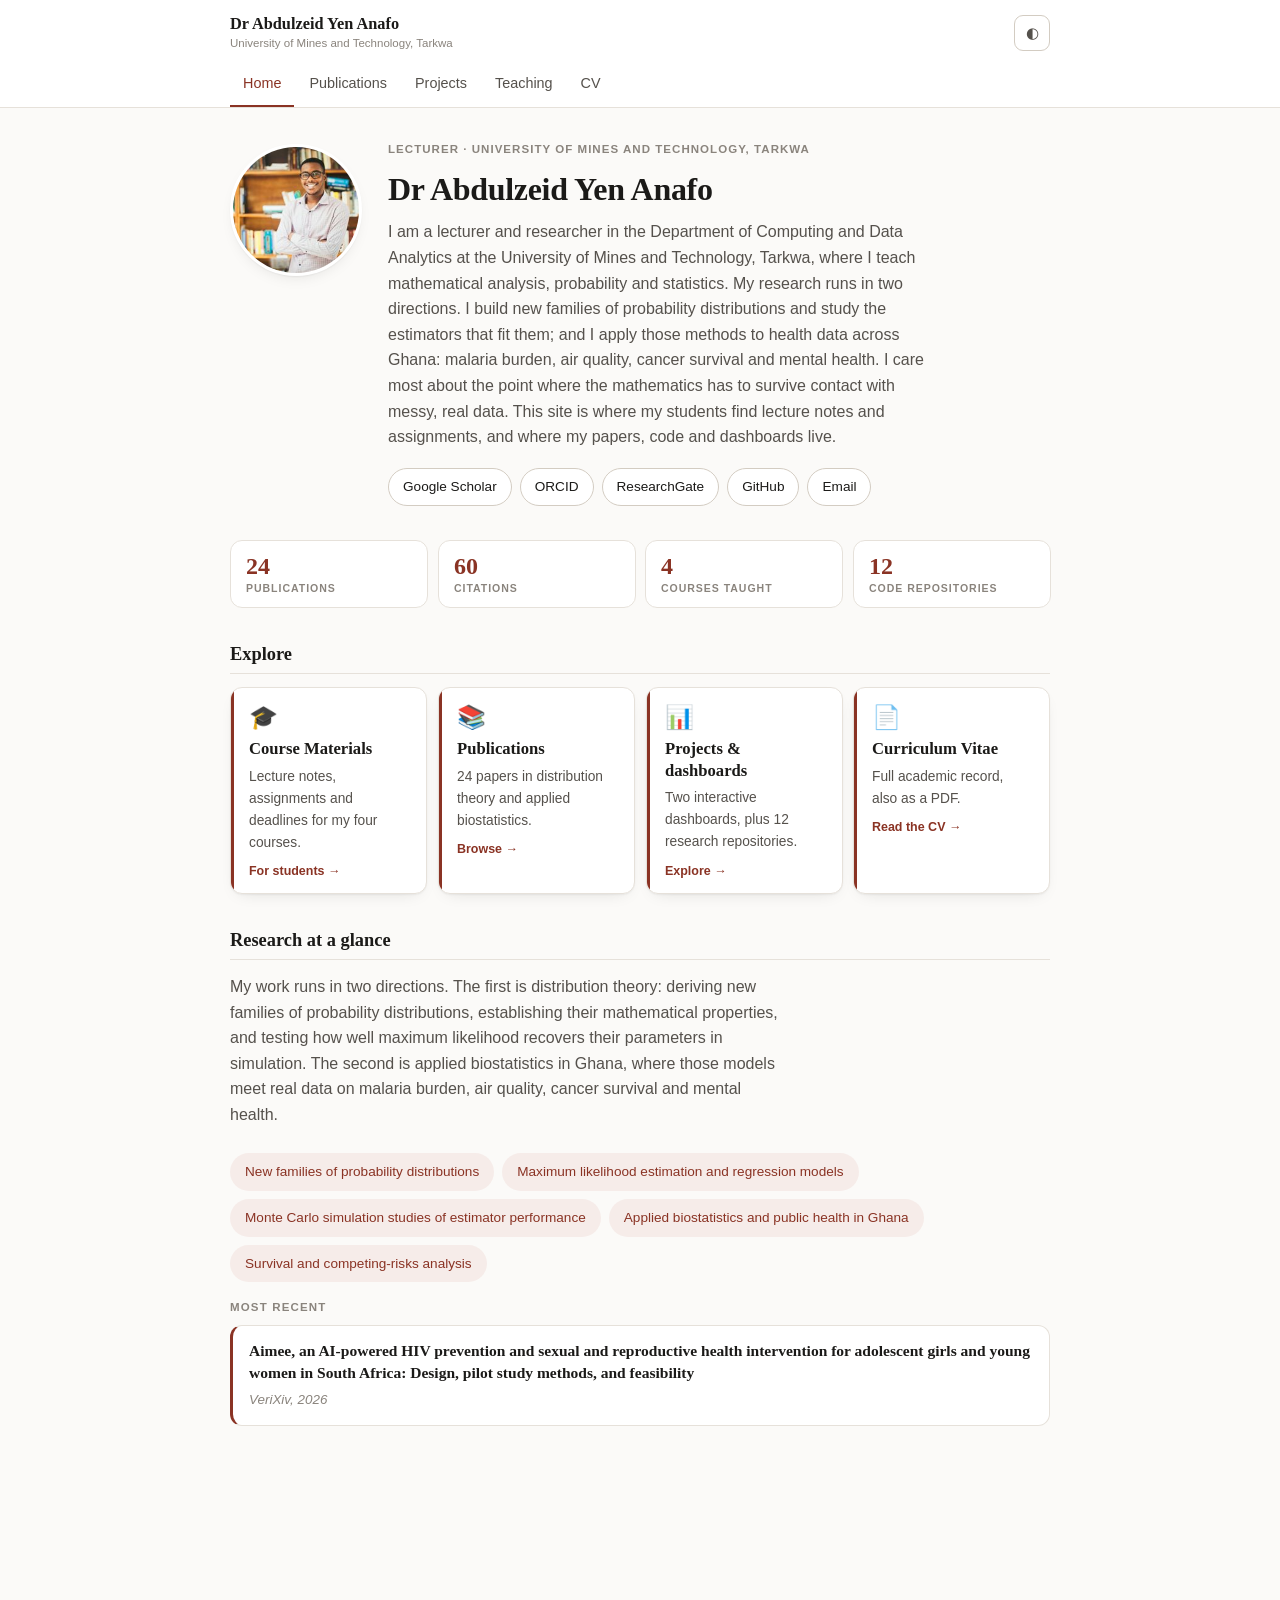
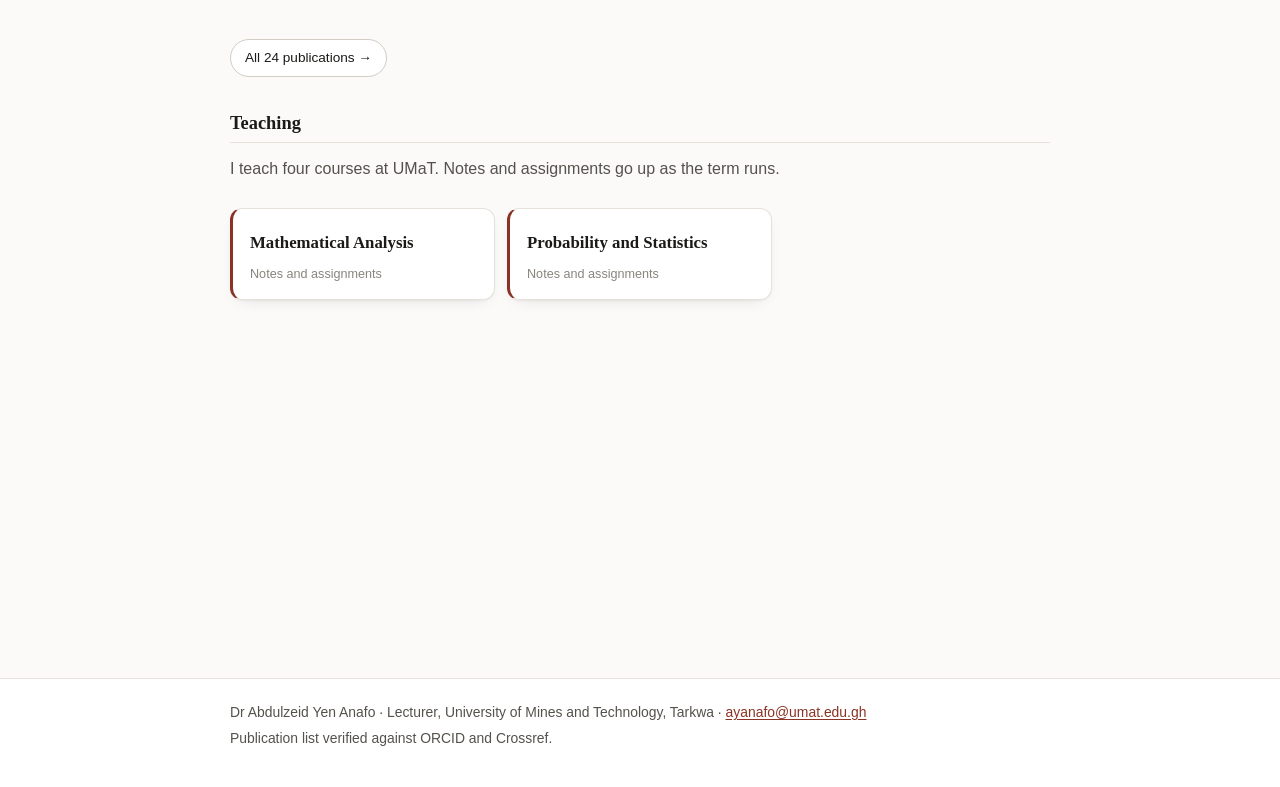
==== commit b3b79ac5: "Front pages and teaching/ pick up the em dash removal Co-Authored-By: Claude Opus 5 (1M context) <no" ====
--- a/index.html
+++ b/index.html
@@ -34,7 +34,7 @@
     <div>
       <p class="eyebrow">Lecturer · University of Mines and Technology, Tarkwa</p>
       <h1>Dr Abdulzeid Yen Anafo</h1>
-      <p class="lede">I am a lecturer and researcher in the Department of Computing and Data Analytics at the University of Mines and Technology, Tarkwa, where I teach mathematical analysis, probability and statistics. My research runs in two directions. I build new families of probability distributions and study the estimators that fit them; and I apply those methods to health data across Ghana — malaria burden, air quality, cancer survival and mental health. I care most about the point where the mathematics has to survive contact with messy, real data. This site is where my students find lecture notes and assignments, and where my papers, code and dashboards live.</p>
+      <p class="lede">I am a lecturer and researcher in the Department of Computing and Data Analytics at the University of Mines and Technology, Tarkwa, where I teach mathematical analysis, probability and statistics. My research runs in two directions. I build new families of probability distributions and study the estimators that fit them; and I apply those methods to health data across Ghana: malaria burden, air quality, cancer survival and mental health. I care most about the point where the mathematics has to survive contact with messy, real data. This site is where my students find lecture notes and assignments, and where my papers, code and dashboards live.</p>
       <div class="linkrow"><a class="chip" href="https://scholar.google.com/citations?user=HL0V5SgAAAAJ" target="_blank" rel="noopener">Google Scholar</a><a class="chip" href="https://orcid.org/0000-0002-9399-8839" target="_blank" rel="noopener">ORCID</a><a class="chip" href="https://www.researchgate.net/profile/Abdulzeid-Anafo" target="_blank" rel="noopener">ResearchGate</a><a class="chip" href="https://github.com/Zeidyen" target="_blank" rel="noopener">GitHub</a><a class="chip" href="mailto:ayanafo@umat.edu.gh">Email</a></div>
     </div>
   </div>
@@ -50,7 +50,7 @@
   <div class="tiles"><a class="tile" href="teaching/"><span class="ico" aria-hidden="true">🎓</span><h3>Course Materials</h3><p>Lecture notes, assignments and deadlines for my four courses.</p><span class="go">For students →</span></a><a class="tile" href="publications.html"><span class="ico" aria-hidden="true">📚</span><h3>Publications</h3><p>24 papers in distribution theory and applied biostatistics.</p><span class="go">Browse →</span></a><a class="tile" href="projects.html"><span class="ico" aria-hidden="true">📊</span><h3>Projects & dashboards</h3><p>Two interactive dashboards, plus 12 research repositories.</p><span class="go">Explore →</span></a><a class="tile" href="teaching/cv.html"><span class="ico" aria-hidden="true">📄</span><h3>Curriculum Vitae</h3><p>Full academic record, also as a PDF.</p><span class="go">Read the CV →</span></a></div>
 
   <h2 class="sec-h">Research at a glance</h2>
-  <p class="lede">My work runs in two directions. The first is distribution theory: deriving new families of probability distributions, establishing their mathematical properties, and testing how well maximum likelihood recovers their parameters in simulation. The second is applied biostatistics in Ghana — malaria burden, air quality, cancer survival and mental health — where those models meet real data.</p>
+  <p class="lede">My work runs in two directions. The first is distribution theory: deriving new families of probability distributions, establishing their mathematical properties, and testing how well maximum likelihood recovers their parameters in simulation. The second is applied biostatistics in Ghana, where those models meet real data on malaria burden, air quality, cancer survival and mental health.</p>
   <div class="chips" style="margin-bottom:20px"><span class="chip flat">New families of probability distributions</span><span class="chip flat">Maximum likelihood estimation and regression models</span><span class="chip flat">Monte Carlo simulation studies of estimator performance</span><span class="chip flat">Applied biostatistics and public health in Ghana</span><span class="chip flat">Survival and competing-risks analysis</span></div>
   <h3 class="minihead">Most recent</h3>
   <article class="hl"><h3>Aimee, an AI-powered HIV prevention and sexual and reproductive health intervention for adolescent girls and young women in South Africa: Design, pilot study methods, and feasibility</h3><p>VeriXiv, 2026</p></article><article class="hl"><h3>Ambient particulate matter pollution and lung function among informal transport workers in Ghana</h3><p>Scientific Reports, 16(1), 21465, 2026</p></article><article class="hl"><h3>Competing-risk Prognostic Modelling of Breast Cancer-specific Mortality in Ghana: Stability Selection, Internal Validation, and Risk Stratification</h3><p>Asian Journal of Probability and Statistics, 28(7), 118-134, 2026</p></article>
--- a/assets/front.css
+++ b/assets/front.css
@@ -101,7 +101,7 @@
 }
 
 /* ===================================================================
-   Scroll reveal — the fade-in the old template had, rebuilt on
+   Scroll reveal: the fade-in the old template had, rebuilt on
    IntersectionObserver. The .js-reveal gate means that if JavaScript
    never runs, nothing is ever hidden.
    =================================================================== */
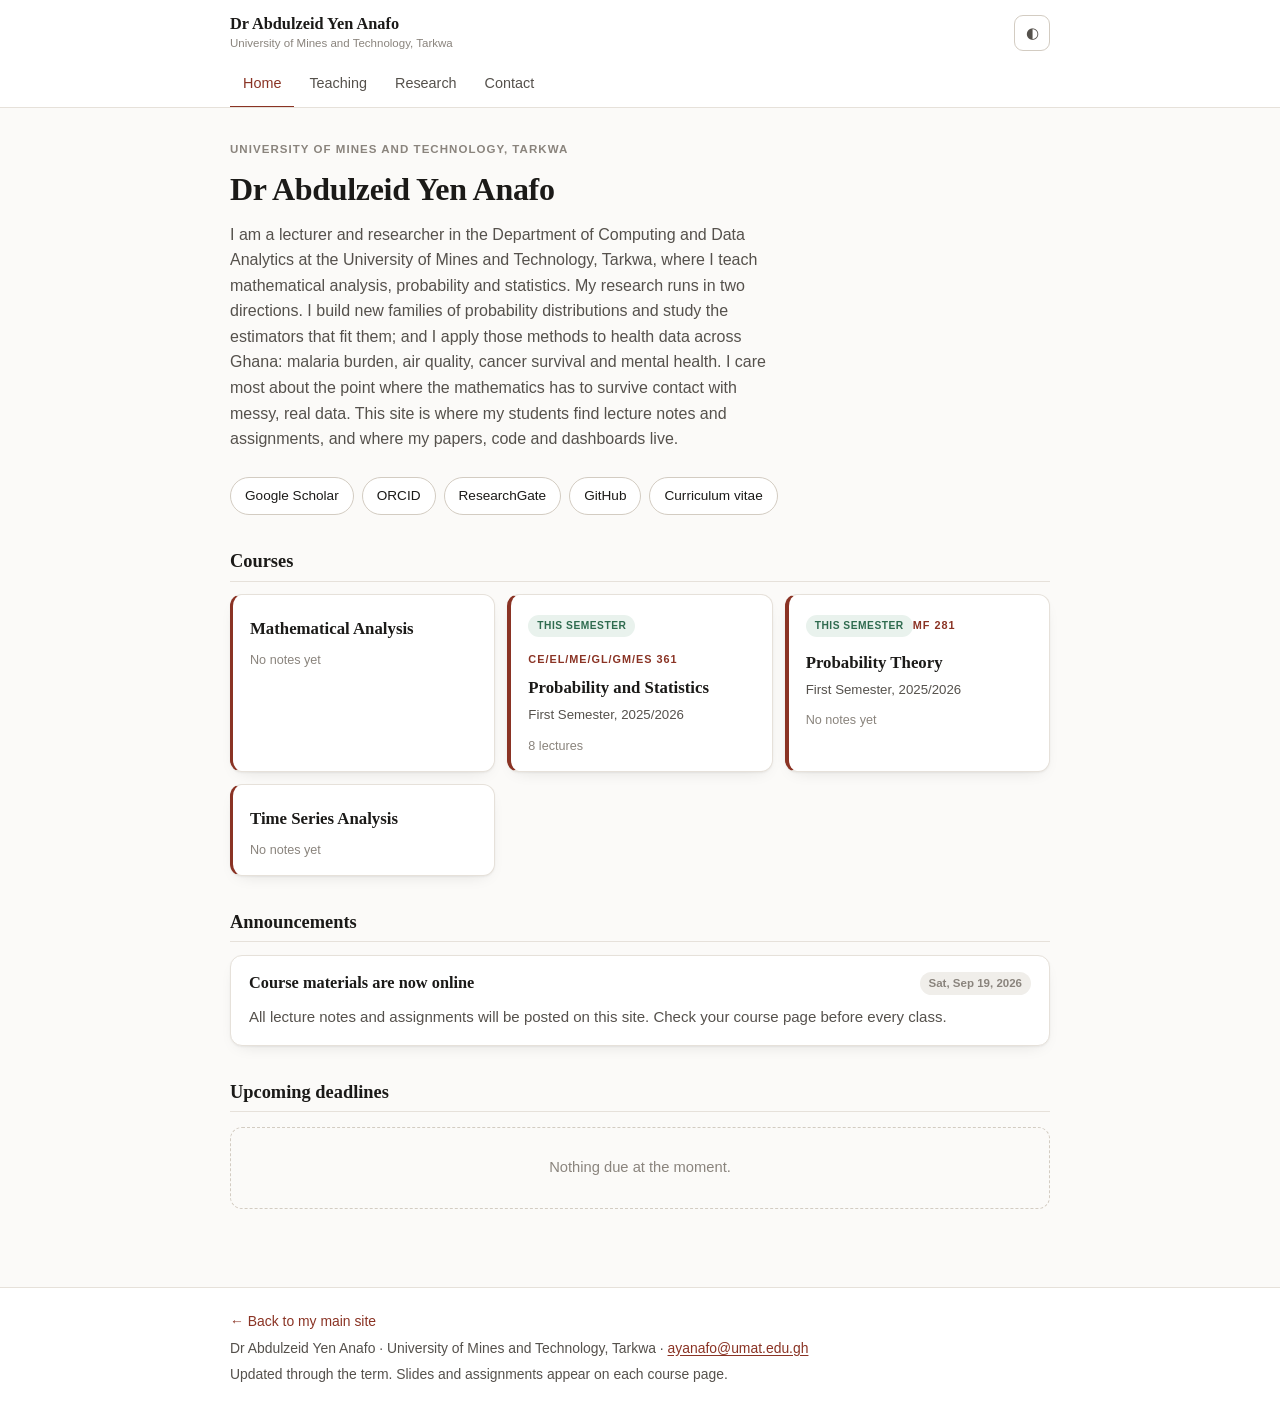
==== commit 9ff4ee83: "Projects, results and instructions sections; link-based submission - Every course gains projects, re" ====
--- a/index.html
+++ b/index.html
@@ -4,82 +4,132 @@
 <meta charset="utf-8">
 <meta name="viewport" content="width=device-width, initial-scale=1">
 <title>Dr Abdulzeid Yen Anafo</title>
-<meta name="description" content="Lecturer in mathematics and statistics at UMaT. Publications, research code and course materials.">
-<link rel="stylesheet" href="teaching/assets/style.css">
-<link rel="stylesheet" href="assets/front.css">
+<meta name="description" content="Teaching materials, course assignments and research.">
+<link rel="stylesheet" href="assets/style.css">
 <link rel="icon" href="data:image/svg+xml,<svg xmlns='http://www.w3.org/2000/svg' viewBox='0 0 100 100'><text y='.9em' font-size='90'>∑</text></svg>">
 </head>
 <body>
+
 <a class="skip" href="#main">Skip to content</a>
+
 <header class="site-head">
   <div class="wrap head-inner">
-    <a class="brand" href="index.html">
-      <span class="brand-name">Dr Abdulzeid Yen Anafo</span>
-      <span class="brand-sub">University of Mines and Technology, Tarkwa</span>
+    <a class="brand" href="#home">
+      <span class="brand-name" id="brandName"></span>
+      <span class="brand-sub"  id="brandSub"></span>
     </a>
-    <button id="themeBtn" class="icon-btn" type="button" aria-label="Switch between light and dark"><span aria-hidden="true">◐</span></button>
+    <button id="themeBtn" class="icon-btn" type="button" aria-label="Switch between light and dark">
+      <span aria-hidden="true">◐</span>
+    </button>
   </div>
-  <nav class="tabs wrap" aria-label="Sections">
-    <a href="index.html" aria-current="page">Home</a>
-    <a href="publications.html">Publications</a>
-    <a href="projects.html">Projects</a>
-    <a href="teaching/">Teaching</a>
-    <a href="teaching/cv.html">CV</a>
+  <nav class="tabs wrap" id="tabs" aria-label="Sections">
+    <a href="#home"     data-tab="home">Home</a>
+    <a href="#teaching" data-tab="teaching">Teaching</a>
+    <a href="#research" data-tab="research">Research</a>
+    <a href="#contact"  data-tab="contact">Contact</a>
   </nav>
 </header>
+
 <main id="main" class="wrap">
 
-  <div class="hero-split">
-    <img class="portrait" src="images/zeid.jpg" alt="Dr Abdulzeid Yen Anafo">
-    <div>
-      <p class="eyebrow">Lecturer · University of Mines and Technology, Tarkwa</p>
-      <h1>Dr Abdulzeid Yen Anafo</h1>
-      <p class="lede">I am a lecturer and researcher in the Department of Computing and Data Analytics at the University of Mines and Technology, Tarkwa, where I teach mathematical analysis, probability and statistics. My research runs in two directions. I build new families of probability distributions and study the estimators that fit them; and I apply those methods to health data across Ghana: malaria burden, air quality, cancer survival and mental health. I care most about the point where the mathematics has to survive contact with messy, real data. This site is where my students find lecture notes and assignments, and where my papers, code and dashboards live.</p>
-      <div class="linkrow"><a class="chip" href="https://scholar.google.com/citations?user=HL0V5SgAAAAJ" target="_blank" rel="noopener">Google Scholar</a><a class="chip" href="https://orcid.org/0000-0002-9399-8839" target="_blank" rel="noopener">ORCID</a><a class="chip" href="https://www.researchgate.net/profile/Abdulzeid-Anafo" target="_blank" rel="noopener">ResearchGate</a><a class="chip" href="https://github.com/Zeidyen" target="_blank" rel="noopener">GitHub</a><a class="chip" href="mailto:ayanafo@umat.edu.gh">Email</a></div>
+  <!-- ---------------------------------------------------------- HOME -->
+  <section id="view-home" class="view" hidden>
+    <div class="hero">
+      <p class="eyebrow" id="homeAffil"></p>
+      <h1 id="homeName"></h1>
+      <p class="lede" id="homeBio"></p>
+      <div class="linkrow" id="homeLinks"></div>
     </div>
-  </div>
 
-  <div class="statrow">
-    <div class="stat"><b>24</b><span>publications</span></div>
-    <div class="stat"><b>60</b><span>citations</span></div>
-    <div class="stat"><b>4</b><span>courses taught</span></div>
-    <div class="stat"><b>12</b><span>code repositories</span></div>
-  </div>
+    <h2 class="sec-h">Courses</h2>
+    <div class="coursegrid" id="homeCourses"></div>
 
-  <h2 class="sec-h">Explore</h2>
-  <div class="tiles"><a class="tile" href="teaching/"><span class="ico" aria-hidden="true">🎓</span><h3>Course Materials</h3><p>Lecture notes, assignments and deadlines for my four courses.</p><span class="go">For students →</span></a><a class="tile" href="publications.html"><span class="ico" aria-hidden="true">📚</span><h3>Publications</h3><p>24 papers in distribution theory and applied biostatistics.</p><span class="go">Browse →</span></a><a class="tile" href="projects.html"><span class="ico" aria-hidden="true">📊</span><h3>Projects & dashboards</h3><p>Two interactive dashboards, plus 12 research repositories.</p><span class="go">Explore →</span></a><a class="tile" href="teaching/cv.html"><span class="ico" aria-hidden="true">📄</span><h3>Curriculum Vitae</h3><p>Full academic record, also as a PDF.</p><span class="go">Read the CV →</span></a></div>
+    <h2 class="sec-h">Announcements</h2>
+    <div id="homeAnnouncements"></div>
 
-  <h2 class="sec-h">Research at a glance</h2>
-  <p class="lede">My work runs in two directions. The first is distribution theory: deriving new families of probability distributions, establishing their mathematical properties, and testing how well maximum likelihood recovers their parameters in simulation. The second is applied biostatistics in Ghana, where those models meet real data on malaria burden, air quality, cancer survival and mental health.</p>
-  <div class="chips" style="margin-bottom:20px"><span class="chip flat">New families of probability distributions</span><span class="chip flat">Maximum likelihood estimation and regression models</span><span class="chip flat">Monte Carlo simulation studies of estimator performance</span><span class="chip flat">Applied biostatistics and public health in Ghana</span><span class="chip flat">Survival and competing-risks analysis</span></div>
-  <h3 class="minihead">Most recent</h3>
-  <article class="hl"><h3>Aimee, an AI-powered HIV prevention and sexual and reproductive health intervention for adolescent girls and young women in South Africa: Design, pilot study methods, and feasibility</h3><p>VeriXiv, 2026</p></article><article class="hl"><h3>Ambient particulate matter pollution and lung function among informal transport workers in Ghana</h3><p>Scientific Reports, 16(1), 21465, 2026</p></article><article class="hl"><h3>Competing-risk Prognostic Modelling of Breast Cancer-specific Mortality in Ghana: Stability Selection, Internal Validation, and Risk Stratification</h3><p>Asian Journal of Probability and Statistics, 28(7), 118-134, 2026</p></article>
-  <p style="margin-top:14px"><a class="chip" href="publications.html">All 24 publications →</a></p>
+    <h2 class="sec-h">Upcoming deadlines</h2>
+    <div id="homeDeadlines"></div>
+  </section>
 
-  <h2 class="sec-h">Teaching</h2>
-  <p class="lede">I teach four courses at UMaT. Notes and assignments go up as the term runs.</p>
-  <div class="coursegrid"><a class="ccard" href="teaching/#course/math-analysis"><h3>Mathematical Analysis</h3><p class="ccard-counts">Notes and assignments</p></a><a class="ccard" href="teaching/#course/prob-stats"><h3>Probability and Statistics</h3><p class="ccard-counts">Notes and assignments</p></a><a class="ccard" href="teaching/#course/prob-theory"><h3>Probability Theory</h3><p class="ccard-counts">Notes and assignments</p></a><a class="ccard" href="teaching/#course/time-series"><h3>Time Series Analysis</h3><p class="ccard-counts">Notes and assignments</p></a></div>
+  <!-- ------------------------------------------------------ TEACHING -->
+  <section id="view-teaching" class="view" hidden>
+    <h1>Teaching</h1>
+    <p class="lede">Choose a course to find its lecture notes, assignments and reading.</p>
+    <div class="coursegrid" id="teachCurrent"></div>
+    <div id="teachPast"></div>
+  </section>
 
-  <h2 class="sec-h">Contact</h2>
-  <div class="two-col">
-    <div class="contact-card">
-      <p><strong>Email</strong><br><a href="mailto:ayanafo@umat.edu.gh">ayanafo@umat.edu.gh</a></p>
-      <p class="muted" style="font-size:.85rem">Students: please put your course code in the subject line.</p>
+  <!-- -------------------------------------------------------- COURSE -->
+  <section id="view-course" class="view" hidden>
+    <a class="back" href="#teaching">← All courses</a>
+    <div class="hero">
+      <p class="eyebrow" id="cTerm"></p>
+      <h1 id="cTitle"></h1>
+      <p class="lede" id="cDesc"></p>
     </div>
-    <div class="contact-card">
-      <p><strong>Department of Computing and Data Analytics</strong><br>
-         University of Mines and Technology<br>Tarkwa, Ghana</p>
+    <div class="factgrid" id="cFacts"></div>
+
+    <h2 class="sec-h">Lectures &amp; notes</h2>
+    <div class="toolbar">
+      <input type="search" id="cLecSearch" placeholder="Search by week, title or topic…" aria-label="Search lectures">
     </div>
-  </div>
+    <div id="cLectures"></div>
+
+    <div id="cInstructions"></div>
+
+    <h2 class="sec-h">Assignments</h2>
+    <div class="toolbar">
+      <div class="seg" id="cAsgFilter" role="group" aria-label="Filter assignments">
+        <button type="button" data-filter="all" class="on">All</button>
+        <button type="button" data-filter="open">Open</button>
+        <button type="button" data-filter="past">Past</button>
+      </div>
+    </div>
+    <div id="cAssignments"></div>
+
+    <h2 class="sec-h">Projects</h2>
+    <div id="cProjects"></div>
+
+    <h2 class="sec-h">Resources</h2>
+    <div id="cResources"></div>
+
+    <h2 class="sec-h">Results</h2>
+    <div id="cResults"></div>
+
+    <h2 class="sec-h">How to submit</h2>
+    <div id="cSubmit"></div>
+  </section>
+
+  <!-- ------------------------------------------------------ RESEARCH -->
+  <section id="view-research" class="view" hidden>
+    <h1>Research</h1>
+    <p class="lede" id="rSummary"></p>
+    <div id="rInterests"></div>
+    <h2 class="sec-h">Papers</h2>
+    <div id="rPapers"></div>
+    <div id="rThesis"></div>
+    <div id="rOngoing"></div>
+  </section>
+
+  <!-- ------------------------------------------------------- CONTACT -->
+  <section id="view-contact" class="view" hidden>
+    <h1>Contact</h1>
+    <p class="lede">Email is the fastest way to reach me. Please put your course
+      code in the subject line.</p>
+    <div class="factgrid" id="contactFacts"></div>
+    <div id="contactCta"></div>
+  </section>
 
 </main>
+
 <footer class="site-foot">
   <div class="wrap">
-    <p>Dr Abdulzeid Yen Anafo · Lecturer, University of Mines and Technology, Tarkwa ·
-       <a href="mailto:ayanafo@umat.edu.gh">ayanafo@umat.edu.gh</a></p>
-    <p class="muted">Publication list verified against ORCID and Crossref.</p>
+    <p id="footLine"></p>
+    <p class="muted">Updated through the term. Slides and assignments appear on each course page.</p>
   </div>
 </footer>
-<script src="assets/front.js"></script>
+
+<script src="data/content.js"></script>
+<script src="assets/app.js"></script>
 </body>
 </html>
--- a/assets/style.css
+++ b/assets/style.css
@@ -0,0 +1,288 @@
+/* ---------------------------------------------------------------- tokens */
+:root{
+  --bg:#fbfaf8; --panel:#ffffff; --ink:#1b1a18; --ink-2:#55514c; --ink-3:#8a847d;
+  --line:#e6e1da; --line-2:#d3ccc2;
+  --accent:#8a3324; --accent-soft:#f6ece9;
+  --ok:#2f6b4f; --ok-soft:#e9f2ed;
+  --warn:#8a5a10; --warn-soft:#f8f0e2;
+  --dead:#8a847d; --dead-soft:#f0eeea;
+  --shadow:0 1px 2px rgba(27,26,24,.05), 0 6px 18px -10px rgba(27,26,24,.18);
+  --radius:12px;
+  --sans:ui-sans-serif,-apple-system,"Segoe UI",Roboto,"Helvetica Neue",Arial,sans-serif;
+  --serif:ui-serif,Georgia,"Iowan Old Style","Times New Roman",serif;
+}
+@media (prefers-color-scheme:dark){
+  :root:not([data-theme="light"]){
+    --bg:#16151a; --panel:#1e1d23; --ink:#eceaf0; --ink-2:#b3aeb9; --ink-3:#847f8c;
+    --line:#2e2c35; --line-2:#3c3946;
+    --accent:#e39383; --accent-soft:#2b211f;
+    --ok:#7fc0a0; --ok-soft:#1c2823;
+    --warn:#dfae62; --warn-soft:#2a2418;
+    --dead:#847f8c; --dead-soft:#24232a;
+    --shadow:0 1px 2px rgba(0,0,0,.4), 0 6px 20px -12px rgba(0,0,0,.7);
+  }
+}
+:root[data-theme="dark"]{
+  --bg:#16151a; --panel:#1e1d23; --ink:#eceaf0; --ink-2:#b3aeb9; --ink-3:#847f8c;
+  --line:#2e2c35; --line-2:#3c3946;
+  --accent:#e39383; --accent-soft:#2b211f;
+  --ok:#7fc0a0; --ok-soft:#1c2823;
+  --warn:#dfae62; --warn-soft:#2a2418;
+  --dead:#847f8c; --dead-soft:#24232a;
+  --shadow:0 1px 2px rgba(0,0,0,.4), 0 6px 20px -12px rgba(0,0,0,.7);
+}
+
+/* ---------------------------------------------------------------- base */
+*{box-sizing:border-box}
+html{-webkit-text-size-adjust:100%}
+body{
+  margin:0; background:var(--bg); color:var(--ink);
+  font:16px/1.6 var(--sans);
+  -webkit-font-smoothing:antialiased;
+}
+.wrap{max-width:860px; margin:0 auto; padding:0 20px}
+a{color:var(--accent); text-underline-offset:2px}
+h1{font:600 clamp(1.5rem,1.1rem + 1.6vw,2rem)/1.2 var(--serif); margin:0 0 .4em; letter-spacing:-.01em}
+h2{font:600 1.15rem/1.3 var(--serif); margin:2.2rem 0 .8rem}
+.sec-h{padding-bottom:.4rem; border-bottom:1px solid var(--line)}
+.lede{color:var(--ink-2); margin:0 0 1.6rem; max-width:62ch}
+.muted{color:var(--ink-3)}
+.skip{position:absolute; left:-9999px}
+.skip:focus{left:8px; top:8px; z-index:20; background:var(--panel); padding:10px 14px; border-radius:8px; box-shadow:var(--shadow)}
+:focus-visible{outline:2px solid var(--accent); outline-offset:2px; border-radius:6px}
+
+/* ---------------------------------------------------------------- header */
+.site-head{
+  background:var(--panel); border-bottom:1px solid var(--line);
+  position:sticky; top:0; z-index:10;
+}
+.head-inner{display:flex; align-items:center; gap:16px; padding-top:14px; padding-bottom:12px}
+.brand{
+  display:flex; flex-direction:column; min-width:0; flex:1;
+  text-decoration:none; color:inherit;
+}
+.brand-name{
+  font:600 1.02rem/1.25 var(--serif);
+  overflow:hidden; text-overflow:ellipsis; white-space:nowrap;
+}
+.brand-sub{
+  font:500 .72rem/1.3 var(--sans); color:var(--ink-3); margin-top:2px;
+  overflow:hidden; text-overflow:ellipsis; white-space:nowrap;
+}
+.brand:hover .brand-name{color:var(--accent)}
+.icon-btn{
+  flex:none; width:36px; height:36px; border-radius:9px; cursor:pointer;
+  background:transparent; border:1px solid var(--line-2); color:var(--ink-2);
+  font-size:15px; line-height:1;
+}
+.icon-btn:hover{background:var(--bg); color:var(--ink)}
+
+/* tabs */
+.tabs{display:flex; gap:2px; overflow-x:auto; scrollbar-width:none}
+.tabs::-webkit-scrollbar{display:none}
+.tabs a{
+  flex:none; padding:9px 13px 11px; text-decoration:none; white-space:nowrap;
+  color:var(--ink-2); font-size:.9rem; font-weight:500;
+  border-bottom:2px solid transparent; margin-bottom:-1px;
+}
+.tabs a:hover{color:var(--ink)}
+.tabs a[aria-current="page"]{color:var(--accent); border-bottom-color:var(--accent)}
+
+/* ---------------------------------------------------------------- views */
+main.wrap{padding:36px 20px 64px; min-height:60vh}
+.view[hidden]{display:none}
+.hero{margin-bottom:28px}
+.eyebrow{
+  font:600 .72rem/1 var(--sans); letter-spacing:.09em; text-transform:uppercase;
+  color:var(--ink-3); margin:0 0 .9rem;
+}
+
+/* fact grid */
+.factgrid{
+  display:grid; grid-template-columns:repeat(auto-fit,minmax(190px,1fr));
+  gap:10px; margin-bottom:8px;
+}
+.fact{
+  background:var(--panel); padding:13px 15px;
+  border:1px solid var(--line); border-radius:10px;
+}
+.fact dt{
+  font:600 .68rem/1 var(--sans); letter-spacing:.08em; text-transform:uppercase;
+  color:var(--ink-3); margin-bottom:6px;
+}
+.fact dd{margin:0; font-size:.94rem; color:var(--ink)}
+.fact dd a{word-break:break-word}
+
+/* ---------------------------------------------------------------- cards */
+.card{
+  background:var(--panel); border:1px solid var(--line); border-radius:var(--radius);
+  padding:16px 18px; margin-bottom:12px; box-shadow:var(--shadow);
+}
+.card-head{display:flex; align-items:flex-start; gap:12px; flex-wrap:wrap}
+.card-title{flex:1; min-width:180px}
+.card-head h3{margin:0; font:600 1.02rem/1.35 var(--serif)}
+.card-meta{font-size:.82rem; color:var(--ink-3); margin:.35rem 0 0}
+.card p.desc{margin:.6rem 0 0; color:var(--ink-2); font-size:.94rem}
+.topics{margin:.6rem 0 0; padding-left:1.15em; color:var(--ink-2); font-size:.9rem}
+.topics li{margin:.15em 0}
+
+/* week rail */
+.wk{
+  flex:none; width:44px; height:44px; border-radius:10px;
+  background:var(--accent-soft); color:var(--accent);
+  display:flex; flex-direction:column; align-items:center; justify-content:center;
+}
+.wk b{font:600 1.05rem/1 var(--sans)}
+.wk span{font:600 .55rem/1 var(--sans); letter-spacing:.08em; text-transform:uppercase; margin-top:2px; opacity:.8}
+
+/* badges */
+.badge{
+  display:inline-block; padding:3px 9px; border-radius:999px;
+  font:600 .72rem/1.5 var(--sans); white-space:nowrap;
+}
+.badge.open{background:var(--ok-soft);   color:var(--ok)}
+.badge.soon{background:var(--warn-soft); color:var(--warn)}
+.badge.past{background:var(--dead-soft); color:var(--dead)}
+.badge.tba {background:var(--dead-soft); color:var(--dead)}
+
+/* file links */
+.files{display:flex; flex-wrap:wrap; gap:8px; margin-top:14px}
+.file{
+  display:inline-flex; align-items:center; gap:7px;
+  padding:7px 12px 7px 10px; border-radius:9px; text-decoration:none;
+  background:var(--bg); border:1px solid var(--line-2);
+  color:var(--ink); font-size:.86rem; font-weight:500;
+}
+.file:hover{border-color:var(--accent); color:var(--accent)}
+.file .ext{
+  font:700 .6rem/1 var(--sans); letter-spacing:.04em;
+  padding:3px 4px; border-radius:4px; background:var(--accent-soft); color:var(--accent);
+}
+.nofiles{margin-top:12px; font-size:.86rem; color:var(--ink-3); font-style:italic}
+
+/* toolbar */
+.toolbar{display:flex; gap:10px; flex-wrap:wrap; margin-bottom:18px}
+.toolbar input[type=search]{
+  flex:1; min-width:180px; padding:9px 12px; font:inherit; font-size:.92rem;
+  background:var(--panel); color:var(--ink);
+  border:1px solid var(--line-2); border-radius:9px;
+}
+.toolbar input::placeholder{color:var(--ink-3)}
+.seg{display:flex; background:var(--panel); border:1px solid var(--line-2); border-radius:9px; overflow:hidden}
+.seg button{
+  padding:8px 14px; border:0; background:transparent; cursor:pointer;
+  font:500 .85rem/1 var(--sans); color:var(--ink-2);
+}
+.seg button + button{border-left:1px solid var(--line-2)}
+.seg button.on{background:var(--accent-soft); color:var(--accent); font-weight:600}
+
+/* misc */
+.empty{
+  padding:28px 20px; text-align:center; color:var(--ink-3); font-size:.92rem;
+  border:1px dashed var(--line-2); border-radius:var(--radius);
+}
+.steps{counter-reset:s; list-style:none; padding:0; margin:0 0 24px}
+.steps li{
+  counter-increment:s; position:relative; padding:0 0 0 42px; margin-bottom:16px;
+  color:var(--ink-2);
+}
+.steps li::before{
+  content:counter(s); position:absolute; left:0; top:-1px;
+  width:28px; height:28px; border-radius:50%;
+  background:var(--accent-soft); color:var(--accent);
+  font:600 .85rem/28px var(--sans); text-align:center;
+}
+.btn{
+  display:inline-block; padding:11px 20px; border-radius:10px; text-decoration:none;
+  background:var(--accent); color:#fff; font-weight:600; font-size:.94rem;
+}
+:root[data-theme="dark"] .btn, :root:not([data-theme="light"]) .btn{color:#16151a}
+@media (prefers-color-scheme:light){:root:not([data-theme="dark"]) .btn{color:#fff}}
+.btn:hover{filter:brightness(1.08)}
+.note{
+  border-left:3px solid var(--line-2); padding:2px 0 2px 16px;
+  color:var(--ink-2); font-size:.92rem; margin:20px 0 0;
+}
+
+/* footer */
+.site-foot{border-top:1px solid var(--line); background:var(--panel); padding:22px 0 34px}
+.site-foot p{margin:0 0 4px; font-size:.87rem; color:var(--ink-2)}
+
+@media (max-width:520px){
+  main.wrap{padding-top:26px}
+  .card{padding:14px 15px}
+}
+
+
+/* ------------------------------------------------------- course tiles */
+.coursegrid{
+  display:grid; grid-template-columns:repeat(auto-fit,minmax(230px,1fr));
+  gap:12px; margin-bottom:8px;
+}
+.ccard{
+  display:block; text-decoration:none; color:inherit;
+  background:var(--panel); border:1px solid var(--line); border-radius:var(--radius);
+  padding:16px 17px 15px; box-shadow:var(--shadow);
+  border-left:3px solid var(--accent);
+}
+.ccard:hover{border-color:var(--accent); transform:translateY(-1px)}
+.ccard{transition:transform .12s ease, border-color .12s ease}
+@media (prefers-reduced-motion:reduce){.ccard{transition:none}}
+.ccard-code{
+  font:600 .68rem/1 var(--sans); letter-spacing:.09em; text-transform:uppercase;
+  color:var(--accent);
+}
+.ccard h3{margin:7px 0 0; font:600 1.05rem/1.3 var(--serif)}
+.ccard-term{margin:5px 0 0; font-size:.83rem; color:var(--ink-2)}
+.ccard-counts{margin:10px 0 0; font-size:.79rem; color:var(--ink-3)}
+
+/* --------------------------------------------------------------- chips */
+.linkrow{display:flex; flex-wrap:wrap; gap:8px; margin-top:18px}
+.chips{display:flex; flex-wrap:wrap; gap:8px; margin:0 0 4px}
+.chip{
+  display:inline-block; padding:7px 14px; border-radius:999px; text-decoration:none;
+  background:var(--panel); border:1px solid var(--line-2); color:var(--ink);
+  font-size:.85rem; font-weight:500;
+}
+a.chip:hover{border-color:var(--accent); color:var(--accent)}
+.chip.flat{
+  background:var(--accent-soft); border-color:transparent; color:var(--accent);
+  font-weight:500;
+}
+
+/* ---------------------------------------------------------- back link */
+.back{
+  display:inline-block; margin-bottom:18px; font-size:.86rem;
+  text-decoration:none; color:var(--ink-2); font-weight:500;
+}
+.back:hover{color:var(--accent)}
+
+/* ------------------------------------------------------------- papers */
+.paper .card-meta{margin-top:.3rem}
+.card-meta.em{font-style:italic; color:var(--ink-2)}
+.paper .badge{text-transform:capitalize}
+
+.footback{margin:0 0 10px}
+.footback a{font-size:.87rem; text-decoration:none; font-weight:500}
+.footback a:hover{text-decoration:underline}
+
+/* ----------------------------------------------------- course housekeeping */
+.notice{
+  background:var(--accent-soft); border-left:3px solid var(--accent);
+  border-radius:8px; padding:14px 16px; margin-bottom:6px;
+}
+.notice h3{
+  margin:0 0 8px; font:600 .72rem/1 var(--sans); letter-spacing:.09em;
+  text-transform:uppercase; color:var(--accent);
+}
+.notice ul{margin:0; padding-left:1.15em; font-size:.9rem; color:var(--ink-2)}
+.notice li{margin:.2em 0}
+
+/* "this semester" marker on a course tile */
+.ccard{position:relative}
+.ccard.now{border-left-width:4px}
+.ccard-now{
+  display:inline-block; margin-bottom:8px; padding:3px 9px; border-radius:999px;
+  background:var(--ok-soft); color:var(--ok);
+  font:600 .64rem/1.5 var(--sans); letter-spacing:.05em; text-transform:uppercase;
+}
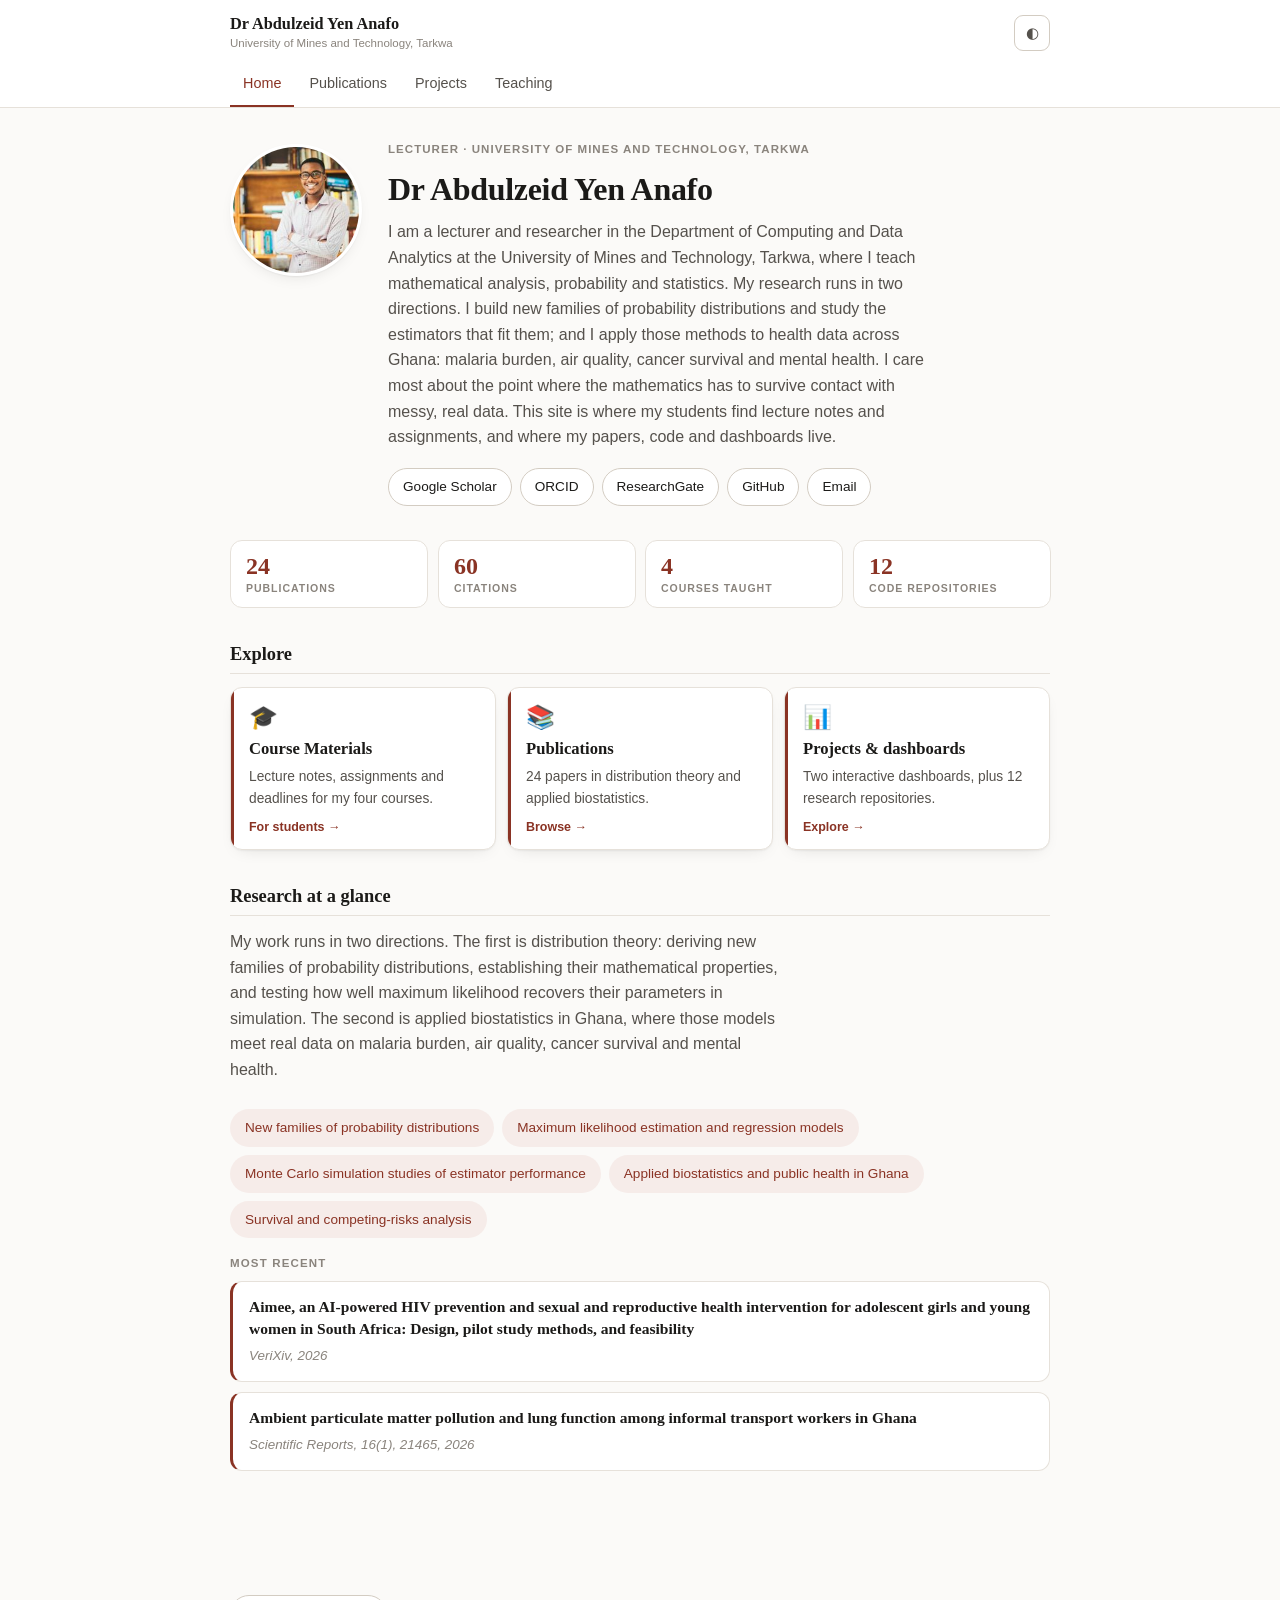
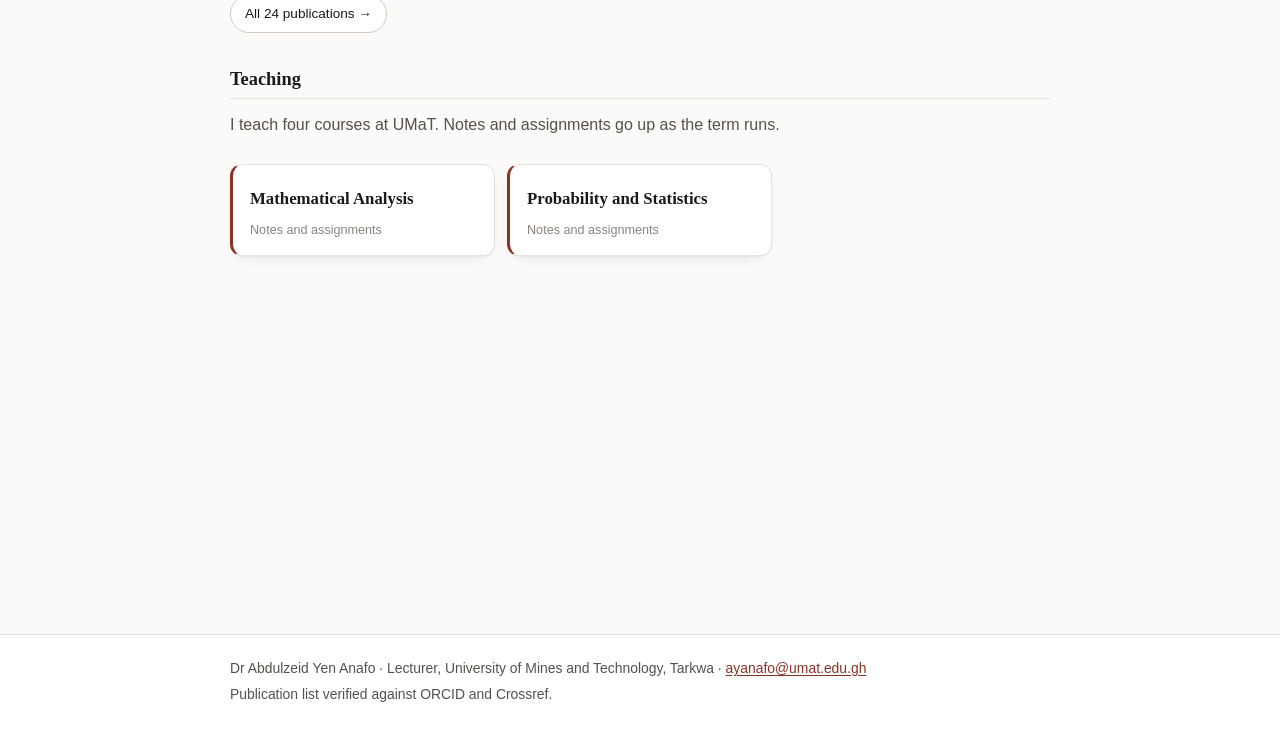
==== commit db292fda: "Deploy CV removal: page, PDF, nav links and front-page tile Co-Authored-By: Claude Opus 5 (1M contex" ====
--- a/index.html
+++ b/index.html
@@ -4,132 +4,81 @@
 <meta charset="utf-8">
 <meta name="viewport" content="width=device-width, initial-scale=1">
 <title>Dr Abdulzeid Yen Anafo</title>
-<meta name="description" content="Teaching materials, course assignments and research.">
-<link rel="stylesheet" href="assets/style.css">
+<meta name="description" content="Lecturer in mathematics and statistics at UMaT. Publications, research code and course materials.">
+<link rel="stylesheet" href="teaching/assets/style.css">
+<link rel="stylesheet" href="assets/front.css">
 <link rel="icon" href="data:image/svg+xml,<svg xmlns='http://www.w3.org/2000/svg' viewBox='0 0 100 100'><text y='.9em' font-size='90'>∑</text></svg>">
 </head>
 <body>
-
 <a class="skip" href="#main">Skip to content</a>
-
 <header class="site-head">
   <div class="wrap head-inner">
-    <a class="brand" href="#home">
-      <span class="brand-name" id="brandName"></span>
-      <span class="brand-sub"  id="brandSub"></span>
+    <a class="brand" href="index.html">
+      <span class="brand-name">Dr Abdulzeid Yen Anafo</span>
+      <span class="brand-sub">University of Mines and Technology, Tarkwa</span>
     </a>
-    <button id="themeBtn" class="icon-btn" type="button" aria-label="Switch between light and dark">
-      <span aria-hidden="true">◐</span>
-    </button>
+    <button id="themeBtn" class="icon-btn" type="button" aria-label="Switch between light and dark"><span aria-hidden="true">◐</span></button>
   </div>
-  <nav class="tabs wrap" id="tabs" aria-label="Sections">
-    <a href="#home"     data-tab="home">Home</a>
-    <a href="#teaching" data-tab="teaching">Teaching</a>
-    <a href="#research" data-tab="research">Research</a>
-    <a href="#contact"  data-tab="contact">Contact</a>
+  <nav class="tabs wrap" aria-label="Sections">
+    <a href="index.html" aria-current="page">Home</a>
+    <a href="publications.html">Publications</a>
+    <a href="projects.html">Projects</a>
+    <a href="teaching/">Teaching</a>
   </nav>
 </header>
-
 <main id="main" class="wrap">
 
-  <!-- ---------------------------------------------------------- HOME -->
-  <section id="view-home" class="view" hidden>
-    <div class="hero">
-      <p class="eyebrow" id="homeAffil"></p>
-      <h1 id="homeName"></h1>
-      <p class="lede" id="homeBio"></p>
-      <div class="linkrow" id="homeLinks"></div>
+  <div class="hero-split">
+    <img class="portrait" src="images/zeid.jpg" alt="Dr Abdulzeid Yen Anafo">
+    <div>
+      <p class="eyebrow">Lecturer · University of Mines and Technology, Tarkwa</p>
+      <h1>Dr Abdulzeid Yen Anafo</h1>
+      <p class="lede">I am a lecturer and researcher in the Department of Computing and Data Analytics at the University of Mines and Technology, Tarkwa, where I teach mathematical analysis, probability and statistics. My research runs in two directions. I build new families of probability distributions and study the estimators that fit them; and I apply those methods to health data across Ghana: malaria burden, air quality, cancer survival and mental health. I care most about the point where the mathematics has to survive contact with messy, real data. This site is where my students find lecture notes and assignments, and where my papers, code and dashboards live.</p>
+      <div class="linkrow"><a class="chip" href="https://scholar.google.com/citations?user=HL0V5SgAAAAJ" target="_blank" rel="noopener">Google Scholar</a><a class="chip" href="https://orcid.org/0000-0002-9399-8839" target="_blank" rel="noopener">ORCID</a><a class="chip" href="https://www.researchgate.net/profile/Abdulzeid-Anafo" target="_blank" rel="noopener">ResearchGate</a><a class="chip" href="https://github.com/Zeidyen" target="_blank" rel="noopener">GitHub</a><a class="chip" href="mailto:ayanafo@umat.edu.gh">Email</a></div>
     </div>
+  </div>
 
-    <h2 class="sec-h">Courses</h2>
-    <div class="coursegrid" id="homeCourses"></div>
+  <div class="statrow">
+    <div class="stat"><b>24</b><span>publications</span></div>
+    <div class="stat"><b>60</b><span>citations</span></div>
+    <div class="stat"><b>4</b><span>courses taught</span></div>
+    <div class="stat"><b>12</b><span>code repositories</span></div>
+  </div>
 
-    <h2 class="sec-h">Announcements</h2>
-    <div id="homeAnnouncements"></div>
+  <h2 class="sec-h">Explore</h2>
+  <div class="tiles"><a class="tile" href="teaching/"><span class="ico" aria-hidden="true">🎓</span><h3>Course Materials</h3><p>Lecture notes, assignments and deadlines for my four courses.</p><span class="go">For students →</span></a><a class="tile" href="publications.html"><span class="ico" aria-hidden="true">📚</span><h3>Publications</h3><p>24 papers in distribution theory and applied biostatistics.</p><span class="go">Browse →</span></a><a class="tile" href="projects.html"><span class="ico" aria-hidden="true">📊</span><h3>Projects & dashboards</h3><p>Two interactive dashboards, plus 12 research repositories.</p><span class="go">Explore →</span></a></div>
 
-    <h2 class="sec-h">Upcoming deadlines</h2>
-    <div id="homeDeadlines"></div>
-  </section>
+  <h2 class="sec-h">Research at a glance</h2>
+  <p class="lede">My work runs in two directions. The first is distribution theory: deriving new families of probability distributions, establishing their mathematical properties, and testing how well maximum likelihood recovers their parameters in simulation. The second is applied biostatistics in Ghana, where those models meet real data on malaria burden, air quality, cancer survival and mental health.</p>
+  <div class="chips" style="margin-bottom:20px"><span class="chip flat">New families of probability distributions</span><span class="chip flat">Maximum likelihood estimation and regression models</span><span class="chip flat">Monte Carlo simulation studies of estimator performance</span><span class="chip flat">Applied biostatistics and public health in Ghana</span><span class="chip flat">Survival and competing-risks analysis</span></div>
+  <h3 class="minihead">Most recent</h3>
+  <article class="hl"><h3>Aimee, an AI-powered HIV prevention and sexual and reproductive health intervention for adolescent girls and young women in South Africa: Design, pilot study methods, and feasibility</h3><p>VeriXiv, 2026</p></article><article class="hl"><h3>Ambient particulate matter pollution and lung function among informal transport workers in Ghana</h3><p>Scientific Reports, 16(1), 21465, 2026</p></article><article class="hl"><h3>Competing-risk Prognostic Modelling of Breast Cancer-specific Mortality in Ghana: Stability Selection, Internal Validation, and Risk Stratification</h3><p>Asian Journal of Probability and Statistics, 28(7), 118-134, 2026</p></article>
+  <p style="margin-top:14px"><a class="chip" href="publications.html">All 24 publications →</a></p>
 
-  <!-- ------------------------------------------------------ TEACHING -->
-  <section id="view-teaching" class="view" hidden>
-    <h1>Teaching</h1>
-    <p class="lede">Choose a course to find its lecture notes, assignments and reading.</p>
-    <div class="coursegrid" id="teachCurrent"></div>
-    <div id="teachPast"></div>
-  </section>
+  <h2 class="sec-h">Teaching</h2>
+  <p class="lede">I teach four courses at UMaT. Notes and assignments go up as the term runs.</p>
+  <div class="coursegrid"><a class="ccard" href="teaching/#course/math-analysis"><h3>Mathematical Analysis</h3><p class="ccard-counts">Notes and assignments</p></a><a class="ccard" href="teaching/#course/prob-stats"><h3>Probability and Statistics</h3><p class="ccard-counts">Notes and assignments</p></a><a class="ccard" href="teaching/#course/prob-theory"><h3>Probability Theory</h3><p class="ccard-counts">Notes and assignments</p></a><a class="ccard" href="teaching/#course/time-series"><h3>Time Series Analysis</h3><p class="ccard-counts">Notes and assignments</p></a></div>
 
-  <!-- -------------------------------------------------------- COURSE -->
-  <section id="view-course" class="view" hidden>
-    <a class="back" href="#teaching">← All courses</a>
-    <div class="hero">
-      <p class="eyebrow" id="cTerm"></p>
-      <h1 id="cTitle"></h1>
-      <p class="lede" id="cDesc"></p>
+  <h2 class="sec-h">Contact</h2>
+  <div class="two-col">
+    <div class="contact-card">
+      <p><strong>Email</strong><br><a href="mailto:ayanafo@umat.edu.gh">ayanafo@umat.edu.gh</a></p>
+      <p class="muted" style="font-size:.85rem">Students: please put your course code in the subject line.</p>
     </div>
-    <div class="factgrid" id="cFacts"></div>
-
-    <h2 class="sec-h">Lectures &amp; notes</h2>
-    <div class="toolbar">
-      <input type="search" id="cLecSearch" placeholder="Search by week, title or topic…" aria-label="Search lectures">
+    <div class="contact-card">
+      <p><strong>Department of Computing and Data Analytics</strong><br>
+         University of Mines and Technology<br>Tarkwa, Ghana</p>
     </div>
-    <div id="cLectures"></div>
-
-    <div id="cInstructions"></div>
-
-    <h2 class="sec-h">Assignments</h2>
-    <div class="toolbar">
-      <div class="seg" id="cAsgFilter" role="group" aria-label="Filter assignments">
-        <button type="button" data-filter="all" class="on">All</button>
-        <button type="button" data-filter="open">Open</button>
-        <button type="button" data-filter="past">Past</button>
-      </div>
-    </div>
-    <div id="cAssignments"></div>
-
-    <h2 class="sec-h">Projects</h2>
-    <div id="cProjects"></div>
-
-    <h2 class="sec-h">Resources</h2>
-    <div id="cResources"></div>
-
-    <h2 class="sec-h">Results</h2>
-    <div id="cResults"></div>
-
-    <h2 class="sec-h">How to submit</h2>
-    <div id="cSubmit"></div>
-  </section>
-
-  <!-- ------------------------------------------------------ RESEARCH -->
-  <section id="view-research" class="view" hidden>
-    <h1>Research</h1>
-    <p class="lede" id="rSummary"></p>
-    <div id="rInterests"></div>
-    <h2 class="sec-h">Papers</h2>
-    <div id="rPapers"></div>
-    <div id="rThesis"></div>
-    <div id="rOngoing"></div>
-  </section>
-
-  <!-- ------------------------------------------------------- CONTACT -->
-  <section id="view-contact" class="view" hidden>
-    <h1>Contact</h1>
-    <p class="lede">Email is the fastest way to reach me. Please put your course
-      code in the subject line.</p>
-    <div class="factgrid" id="contactFacts"></div>
-    <div id="contactCta"></div>
-  </section>
+  </div>
 
 </main>
-
 <footer class="site-foot">
   <div class="wrap">
-    <p id="footLine"></p>
-    <p class="muted">Updated through the term. Slides and assignments appear on each course page.</p>
+    <p>Dr Abdulzeid Yen Anafo · Lecturer, University of Mines and Technology, Tarkwa ·
+       <a href="mailto:ayanafo@umat.edu.gh">ayanafo@umat.edu.gh</a></p>
+    <p class="muted">Publication list verified against ORCID and Crossref.</p>
   </div>
 </footer>
-
-<script src="data/content.js"></script>
-<script src="assets/app.js"></script>
+<script src="assets/front.js"></script>
 </body>
 </html>
--- a/teaching/assets/style.css
+++ b/teaching/assets/style.css
@@ -0,0 +1,387 @@
+/* ---------------------------------------------------------------- tokens */
+:root{
+  --bg:#fbfaf8; --panel:#ffffff; --ink:#1b1a18; --ink-2:#55514c; --ink-3:#8a847d;
+  --line:#e6e1da; --line-2:#d3ccc2;
+  --accent:#8a3324; --accent-soft:#f6ece9;
+  --ok:#2f6b4f; --ok-soft:#e9f2ed;
+  --warn:#8a5a10; --warn-soft:#f8f0e2;
+  --dead:#8a847d; --dead-soft:#f0eeea;
+  --shadow:0 1px 2px rgba(27,26,24,.05), 0 6px 18px -10px rgba(27,26,24,.18);
+  --radius:12px;
+  --sans:ui-sans-serif,-apple-system,"Segoe UI",Roboto,"Helvetica Neue",Arial,sans-serif;
+  --serif:ui-serif,Georgia,"Iowan Old Style","Times New Roman",serif;
+}
+@media (prefers-color-scheme:dark){
+  :root:not([data-theme="light"]){
+    --bg:#16151a; --panel:#1e1d23; --ink:#eceaf0; --ink-2:#b3aeb9; --ink-3:#847f8c;
+    --line:#2e2c35; --line-2:#3c3946;
+    --accent:#e39383; --accent-soft:#2b211f;
+    --ok:#7fc0a0; --ok-soft:#1c2823;
+    --warn:#dfae62; --warn-soft:#2a2418;
+    --dead:#847f8c; --dead-soft:#24232a;
+    --shadow:0 1px 2px rgba(0,0,0,.4), 0 6px 20px -12px rgba(0,0,0,.7);
+  }
+}
+:root[data-theme="dark"]{
+  --bg:#16151a; --panel:#1e1d23; --ink:#eceaf0; --ink-2:#b3aeb9; --ink-3:#847f8c;
+  --line:#2e2c35; --line-2:#3c3946;
+  --accent:#e39383; --accent-soft:#2b211f;
+  --ok:#7fc0a0; --ok-soft:#1c2823;
+  --warn:#dfae62; --warn-soft:#2a2418;
+  --dead:#847f8c; --dead-soft:#24232a;
+  --shadow:0 1px 2px rgba(0,0,0,.4), 0 6px 20px -12px rgba(0,0,0,.7);
+}
+
+/* ---------------------------------------------------------------- base */
+*{box-sizing:border-box}
+html{-webkit-text-size-adjust:100%}
+body{
+  margin:0; background:var(--bg); color:var(--ink);
+  font:16px/1.6 var(--sans);
+  -webkit-font-smoothing:antialiased;
+}
+.wrap{max-width:860px; margin:0 auto; padding:0 20px}
+a{color:var(--accent); text-underline-offset:2px}
+h1{font:600 clamp(1.5rem,1.1rem + 1.6vw,2rem)/1.2 var(--serif); margin:0 0 .4em; letter-spacing:-.01em}
+h2{font:600 1.15rem/1.3 var(--serif); margin:2.2rem 0 .8rem}
+.sec-h{padding-bottom:.4rem; border-bottom:1px solid var(--line)}
+.lede{color:var(--ink-2); margin:0 0 1.6rem; max-width:62ch}
+.muted{color:var(--ink-3)}
+.skip{position:absolute; left:-9999px}
+.skip:focus{left:8px; top:8px; z-index:20; background:var(--panel); padding:10px 14px; border-radius:8px; box-shadow:var(--shadow)}
+:focus-visible{outline:2px solid var(--accent); outline-offset:2px; border-radius:6px}
+
+/* ---------------------------------------------------------------- header */
+.site-head{
+  background:var(--panel); border-bottom:1px solid var(--line);
+  position:sticky; top:0; z-index:10;
+}
+.head-inner{display:flex; align-items:center; gap:16px; padding-top:14px; padding-bottom:12px}
+.brand{
+  display:flex; flex-direction:column; min-width:0; flex:1;
+  text-decoration:none; color:inherit;
+}
+.brand-name{
+  font:600 1.02rem/1.25 var(--serif);
+  overflow:hidden; text-overflow:ellipsis; white-space:nowrap;
+}
+.brand-sub{
+  font:500 .72rem/1.3 var(--sans); color:var(--ink-3); margin-top:2px;
+  overflow:hidden; text-overflow:ellipsis; white-space:nowrap;
+}
+.brand:hover .brand-name{color:var(--accent)}
+.icon-btn{
+  flex:none; width:36px; height:36px; border-radius:9px; cursor:pointer;
+  background:transparent; border:1px solid var(--line-2); color:var(--ink-2);
+  font-size:15px; line-height:1;
+}
+.icon-btn:hover{background:var(--bg); color:var(--ink)}
+
+/* tabs */
+.tabs{display:flex; gap:2px; overflow-x:auto; scrollbar-width:none}
+.tabs::-webkit-scrollbar{display:none}
+.tabs a{
+  flex:none; padding:9px 13px 11px; text-decoration:none; white-space:nowrap;
+  color:var(--ink-2); font-size:.9rem; font-weight:500;
+  border-bottom:2px solid transparent; margin-bottom:-1px;
+}
+.tabs a:hover{color:var(--ink)}
+.tabs a[aria-current="page"]{color:var(--accent); border-bottom-color:var(--accent)}
+
+/* ---------------------------------------------------------------- views */
+main.wrap{padding:36px 20px 64px; min-height:60vh}
+.view[hidden]{display:none}
+.hero{margin-bottom:28px}
+.eyebrow{
+  font:600 .72rem/1 var(--sans); letter-spacing:.09em; text-transform:uppercase;
+  color:var(--ink-3); margin:0 0 .9rem;
+}
+
+/* fact grid */
+.factgrid{
+  display:grid; grid-template-columns:repeat(auto-fit,minmax(190px,1fr));
+  gap:10px; margin-bottom:8px;
+}
+.fact{
+  background:var(--panel); padding:13px 15px;
+  border:1px solid var(--line); border-radius:10px;
+}
+.fact dt{
+  font:600 .68rem/1 var(--sans); letter-spacing:.08em; text-transform:uppercase;
+  color:var(--ink-3); margin-bottom:6px;
+}
+.fact dd{margin:0; font-size:.94rem; color:var(--ink)}
+.fact dd a{word-break:break-word}
+
+/* ---------------------------------------------------------------- cards */
+.card{
+  background:var(--panel); border:1px solid var(--line); border-radius:var(--radius);
+  padding:16px 18px; margin-bottom:12px; box-shadow:var(--shadow);
+}
+.card-head{display:flex; align-items:flex-start; gap:12px; flex-wrap:wrap}
+.card-title{flex:1; min-width:180px}
+.card-head h3{margin:0; font:600 1.02rem/1.35 var(--serif)}
+.card-meta{font-size:.82rem; color:var(--ink-3); margin:.35rem 0 0}
+.card p.desc{margin:.6rem 0 0; color:var(--ink-2); font-size:.94rem}
+.topics{margin:.6rem 0 0; padding-left:1.15em; color:var(--ink-2); font-size:.9rem}
+.topics li{margin:.15em 0}
+
+/* week rail */
+.wk{
+  flex:none; width:44px; height:44px; border-radius:10px;
+  background:var(--accent-soft); color:var(--accent);
+  display:flex; flex-direction:column; align-items:center; justify-content:center;
+}
+.wk b{font:600 1.05rem/1 var(--sans)}
+.wk span{font:600 .55rem/1 var(--sans); letter-spacing:.08em; text-transform:uppercase; margin-top:2px; opacity:.8}
+
+/* badges */
+.badge{
+  display:inline-block; padding:3px 9px; border-radius:999px;
+  font:600 .72rem/1.5 var(--sans); white-space:nowrap;
+}
+.badge.open{background:var(--ok-soft);   color:var(--ok)}
+.badge.soon{background:var(--warn-soft); color:var(--warn)}
+.badge.past{background:var(--dead-soft); color:var(--dead)}
+.badge.tba {background:var(--dead-soft); color:var(--dead)}
+
+/* file links */
+.files{display:flex; flex-wrap:wrap; gap:8px; margin-top:14px}
+.file{
+  display:inline-flex; align-items:center; gap:7px;
+  padding:7px 12px 7px 10px; border-radius:9px; text-decoration:none;
+  background:var(--bg); border:1px solid var(--line-2);
+  color:var(--ink); font-size:.86rem; font-weight:500;
+}
+.file:hover{border-color:var(--accent); color:var(--accent)}
+.file .ext{
+  font:700 .6rem/1 var(--sans); letter-spacing:.04em;
+  padding:3px 4px; border-radius:4px; background:var(--accent-soft); color:var(--accent);
+}
+.nofiles{margin-top:12px; font-size:.86rem; color:var(--ink-3); font-style:italic}
+
+/* toolbar */
+.toolbar{display:flex; gap:10px; flex-wrap:wrap; margin-bottom:18px}
+.toolbar input[type=search]{
+  flex:1; min-width:180px; padding:9px 12px; font:inherit; font-size:.92rem;
+  background:var(--panel); color:var(--ink);
+  border:1px solid var(--line-2); border-radius:9px;
+}
+.toolbar input::placeholder{color:var(--ink-3)}
+.seg{display:flex; background:var(--panel); border:1px solid var(--line-2); border-radius:9px; overflow:hidden}
+.seg button{
+  padding:8px 14px; border:0; background:transparent; cursor:pointer;
+  font:500 .85rem/1 var(--sans); color:var(--ink-2);
+}
+.seg button + button{border-left:1px solid var(--line-2)}
+.seg button.on{background:var(--accent-soft); color:var(--accent); font-weight:600}
+
+/* misc */
+.empty{
+  padding:28px 20px; text-align:center; color:var(--ink-3); font-size:.92rem;
+  border:1px dashed var(--line-2); border-radius:var(--radius);
+}
+.steps{counter-reset:s; list-style:none; padding:0; margin:0 0 24px}
+.steps li{
+  counter-increment:s; position:relative; padding:0 0 0 42px; margin-bottom:16px;
+  color:var(--ink-2);
+}
+.steps li::before{
+  content:counter(s); position:absolute; left:0; top:-1px;
+  width:28px; height:28px; border-radius:50%;
+  background:var(--accent-soft); color:var(--accent);
+  font:600 .85rem/28px var(--sans); text-align:center;
+}
+.btn{
+  display:inline-block; padding:11px 20px; border-radius:10px; text-decoration:none;
+  background:var(--accent); color:#fff; font-weight:600; font-size:.94rem;
+}
+:root[data-theme="dark"] .btn, :root:not([data-theme="light"]) .btn{color:#16151a}
+@media (prefers-color-scheme:light){:root:not([data-theme="dark"]) .btn{color:#fff}}
+.btn:hover{filter:brightness(1.08)}
+.note{
+  border-left:3px solid var(--line-2); padding:2px 0 2px 16px;
+  color:var(--ink-2); font-size:.92rem; margin:20px 0 0;
+}
+
+/* footer */
+.site-foot{border-top:1px solid var(--line); background:var(--panel); padding:22px 0 34px}
+.site-foot p{margin:0 0 4px; font-size:.87rem; color:var(--ink-2)}
+
+@media (max-width:520px){
+  main.wrap{padding-top:26px}
+  .card{padding:14px 15px}
+}
+
+
+/* ------------------------------------------------------- course tiles */
+.coursegrid{
+  display:grid; grid-template-columns:repeat(auto-fit,minmax(230px,1fr));
+  gap:12px; margin-bottom:8px;
+}
+.ccard{
+  display:block; text-decoration:none; color:inherit;
+  background:var(--panel); border:1px solid var(--line); border-radius:var(--radius);
+  padding:16px 17px 15px; box-shadow:var(--shadow);
+  border-left:3px solid var(--accent);
+}
+.ccard:hover{border-color:var(--accent); transform:translateY(-1px)}
+.ccard{transition:transform .12s ease, border-color .12s ease}
+@media (prefers-reduced-motion:reduce){.ccard{transition:none}}
+.ccard-code{
+  font:600 .68rem/1 var(--sans); letter-spacing:.09em; text-transform:uppercase;
+  color:var(--accent);
+}
+.ccard h3{margin:7px 0 0; font:600 1.05rem/1.3 var(--serif)}
+.ccard-term{margin:5px 0 0; font-size:.83rem; color:var(--ink-2)}
+.ccard-counts{margin:10px 0 0; font-size:.79rem; color:var(--ink-3)}
+
+/* --------------------------------------------------------------- chips */
+.linkrow{display:flex; flex-wrap:wrap; gap:8px; margin-top:18px}
+.chips{display:flex; flex-wrap:wrap; gap:8px; margin:0 0 4px}
+.chip{
+  display:inline-block; padding:7px 14px; border-radius:999px; text-decoration:none;
+  background:var(--panel); border:1px solid var(--line-2); color:var(--ink);
+  font-size:.85rem; font-weight:500;
+}
+a.chip:hover{border-color:var(--accent); color:var(--accent)}
+.chip.flat{
+  background:var(--accent-soft); border-color:transparent; color:var(--accent);
+  font-weight:500;
+}
+
+/* ---------------------------------------------------------- back link */
+.back{
+  display:inline-block; margin-bottom:18px; font-size:.86rem;
+  text-decoration:none; color:var(--ink-2); font-weight:500;
+}
+.back:hover{color:var(--accent)}
+
+/* ------------------------------------------------------------- papers */
+.paper .card-meta{margin-top:.3rem}
+.card-meta.em{font-style:italic; color:var(--ink-2)}
+.paper .badge{text-transform:capitalize}
+
+.footback{margin:0 0 10px}
+.footback a{font-size:.87rem; text-decoration:none; font-weight:500}
+.footback a:hover{text-decoration:underline}
+
+/* ----------------------------------------------------- course housekeeping */
+.notice{
+  background:var(--accent-soft); border-left:3px solid var(--accent);
+  border-radius:8px; padding:14px 16px; margin-bottom:6px;
+}
+.notice h3{
+  margin:0 0 8px; font:600 .72rem/1 var(--sans); letter-spacing:.09em;
+  text-transform:uppercase; color:var(--accent);
+}
+.notice ul{margin:0; padding-left:1.15em; font-size:.9rem; color:var(--ink-2)}
+.notice li{margin:.2em 0}
+
+/* "this semester" marker on a course tile */
+.ccard{position:relative}
+.ccard.now{border-left-width:4px}
+.ccard-now{
+  display:inline-block; margin-bottom:8px; padding:3px 9px; border-radius:999px;
+  background:var(--ok-soft); color:var(--ok);
+  font:600 .64rem/1.5 var(--sans); letter-spacing:.05em; text-transform:uppercase;
+}
+
+/* ---------------------------------------------------------------- welcome */
+.welcome{
+  display:grid; grid-template-columns:minmax(0,1.05fr) minmax(0,1fr); gap:26px; align-items:center;
+  background:var(--panel); border:1px solid var(--line); border-radius:var(--radius);
+  box-shadow:var(--shadow); padding:24px 24px 20px; margin:0 0 22px;
+  position:relative; overflow:hidden;
+}
+.welcome::before{
+  content:""; position:absolute; inset:0 0 auto 0; height:3px;
+  background:linear-gradient(90deg,var(--accent),transparent);
+}
+.welcome-kicker{
+  font:600 .72rem/1 var(--sans); letter-spacing:.09em; text-transform:uppercase;
+  color:var(--accent); margin:0 0 .7rem;
+  animation:welcome-up .6s ease both;
+}
+.welcome-h{
+  font:600 clamp(1.3rem,1rem + 1.3vw,1.7rem)/1.25 var(--serif); margin:0 0 .8rem;
+  animation:welcome-up .6s .1s ease both;
+}
+.welcome-h .hl{
+  background:linear-gradient(var(--accent-soft),var(--accent-soft)) no-repeat 0 88%/0% .42em;
+  background-image:linear-gradient(color-mix(in srgb,var(--accent) 26%,transparent),color-mix(in srgb,var(--accent) 26%,transparent));
+  animation:welcome-hl 1.1s .7s ease forwards;
+}
+.welcome-text p{color:var(--ink-2); margin:0 0 .8rem; font-size:.95rem}
+.welcome-text p:nth-of-type(2){animation:welcome-up .6s .2s ease both}
+.welcome-text p:nth-of-type(3){animation:welcome-up .6s .3s ease both}
+.galton{margin:0}
+.galton canvas{display:block; width:100%; height:300px}
+.galton figcaption{
+  display:flex; justify-content:space-between; align-items:center; gap:10px;
+  font-size:.78rem; color:var(--ink-3); margin-top:6px; font-variant-numeric:tabular-nums;
+}
+.galton-btn{
+  font:500 .78rem/1 var(--sans); color:var(--ink-2); cursor:pointer;
+  background:transparent; border:1px solid var(--line-2); border-radius:7px; padding:6px 10px;
+}
+.galton-btn:hover{color:var(--ink); background:var(--bg)}
+
+.learn{display:grid; grid-template-columns:repeat(auto-fill,minmax(240px,1fr)); gap:12px; margin-bottom:6px}
+.learn-card{
+  display:flex; gap:13px; align-items:flex-start;
+  background:var(--panel); border:1px solid var(--line); border-radius:var(--radius);
+  padding:15px 16px; box-shadow:var(--shadow);
+  transition:transform .2s ease, border-color .2s ease;
+}
+.learn-card:hover{transform:translateY(-2px); border-color:var(--line-2)}
+.learn-card h3{font:600 1rem/1.3 var(--serif); margin:0 0 .3rem}
+.learn-card p{margin:0; font-size:.88rem; color:var(--ink-2)}
+.learn-card .learn-ch{
+  font:600 .66rem/1 var(--sans); letter-spacing:.08em; text-transform:uppercase;
+  color:var(--ink-3); margin-bottom:.45rem;
+}
+.learn-icon{
+  flex:none; width:40px; height:40px; padding:6px; border-radius:10px;
+  background:var(--accent-soft); color:var(--accent);
+  fill:none; stroke:currentColor; stroke-width:2.2; stroke-linecap:round; stroke-linejoin:round;
+}
+.learn-icon .pop{fill:currentColor; stroke:none}
+.welcome-close{
+  font:italic 500 1.05rem/1.5 var(--serif); color:var(--ink); text-align:center;
+  max-width:52ch; margin:22px auto 8px;
+}
+
+/* scroll reveal: cards rise in one after another, then their icons draw */
+.reveal{opacity:0; transform:translateY(14px); transition:opacity .55s ease, transform .55s ease}
+.learn-card.reveal{transition-delay:calc(var(--i,0) * 70ms)}
+.reveal.in{opacity:1; transform:none}
+.learn-icon .draw{stroke-dasharray:1; stroke-dashoffset:1}
+.learn-icon .pop{opacity:0; transform:scale(.3); transform-box:fill-box; transform-origin:center}
+.in .learn-icon .draw{transition:stroke-dashoffset .9s ease calc(var(--i,0) * 70ms + .25s); stroke-dashoffset:0}
+.in .learn-icon .pop{transition:opacity .3s ease calc(var(--i,0) * 70ms + .8s), transform .3s ease calc(var(--i,0) * 70ms + .8s); opacity:1; transform:none}
+.learn-card.in:hover{transition-delay:0s}
+
+@keyframes welcome-up{from{opacity:0; transform:translateY(10px)}to{opacity:1; transform:none}}
+@keyframes welcome-hl{to{background-size:100% .42em}}
+
+@media (max-width:680px){
+  .welcome{grid-template-columns:1fr; padding:20px 18px 16px; gap:14px}
+  .learn{grid-template-columns:1fr}
+}
+@media (prefers-reduced-motion:reduce){
+  .welcome-kicker,.welcome-h,.welcome-text p{animation:none}
+  .welcome-h .hl{animation:none; background-size:100% .42em}
+  .reveal,.learn-card,.learn-icon .draw,.learn-icon .pop{transition:none}
+}
+
+/* AI tutor call-to-action, under the welcome */
+.tutor-cta{
+  display:flex; align-items:center; gap:18px; justify-content:space-between;
+  background:var(--accent-soft); border:1px solid var(--line); border-radius:var(--radius);
+  padding:18px 20px; margin:18px 0 8px;
+}
+.tutor-cta h3{font:600 1.05rem/1.3 var(--serif); margin:0 0 .3rem}
+.tutor-cta p{margin:0; font-size:.9rem; color:var(--ink-2); max-width:56ch}
+.tutor-cta .btn{flex:none}
+@media (max-width:560px){.tutor-cta{flex-direction:column; align-items:flex-start}}
--- a/assets/front.css
+++ b/assets/front.css
@@ -0,0 +1,170 @@
+/* Front-of-site additions. Tokens and base come from teaching/assets/style.css. */
+
+/* ------------------------------------------------------------------ hero */
+.hero-split{display:grid; grid-template-columns:auto 1fr; gap:26px; align-items:start; margin-bottom:34px}
+.portrait{
+  width:132px; height:132px; border-radius:50%; object-fit:cover; flex:none;
+  border:3px solid var(--panel); box-shadow:var(--shadow); background:var(--panel);
+}
+.hero-split h1{margin:0 0 .35em}
+.hero-split .lede{margin-bottom:1rem}
+@media (max-width:620px){
+  .hero-split{grid-template-columns:1fr; gap:18px}
+  .portrait{width:96px; height:96px}
+}
+
+/* ----------------------------------------------------------------- stats */
+.statrow{display:flex; flex-wrap:wrap; gap:10px; margin-top:22px}
+.stat{
+  flex:1 1 110px; background:var(--panel); border:1px solid var(--line);
+  border-radius:var(--radius); padding:13px 15px;
+}
+.stat b{display:block; font:600 1.5rem/1 var(--serif); color:var(--accent); font-variant-numeric:tabular-nums}
+.stat span{
+  display:block; margin-top:5px; font:600 .66rem/1 var(--sans);
+  letter-spacing:.09em; text-transform:uppercase; color:var(--ink-3);
+}
+
+/* -------------------------------------------------------- explore tiles */
+.tiles{display:grid; grid-template-columns:repeat(auto-fit,minmax(188px,1fr)); gap:11px}
+.tile{
+  display:block; text-decoration:none; color:inherit; position:relative;
+  background:var(--panel); border:1px solid var(--line); border-radius:var(--radius);
+  padding:18px 18px 16px; box-shadow:var(--shadow); overflow:hidden;
+  transition:transform .13s ease, border-color .13s ease;
+}
+.tile::before{content:""; position:absolute; inset:0 auto 0 0; width:3px; background:var(--accent)}
+.tile:hover{transform:translateY(-2px); border-color:var(--accent)}
+.tile .ico{font-size:1.45rem; line-height:1; display:block; margin-bottom:9px}
+.tile h3{margin:0; font:600 1.04rem/1.3 var(--serif)}
+.tile p{margin:6px 0 0; font-size:.86rem; color:var(--ink-2)}
+.tile .go{margin-top:11px; font:600 .78rem/1 var(--sans); color:var(--accent); display:block}
+@media (prefers-reduced-motion:reduce){.tile{transition:none}}
+
+/* ---------------------------------------------------------- publications */
+.yr-group{display:grid; grid-template-columns:72px 1fr; gap:18px; margin-bottom:8px}
+.yr-label{
+  font:600 1.12rem/1 var(--serif); color:var(--accent);
+  padding-top:18px; position:sticky; top:118px; align-self:start;
+  font-variant-numeric:tabular-nums;
+}
+.yr-items{min-width:0}
+.pub{
+  background:var(--panel); border:1px solid var(--line); border-radius:var(--radius);
+  padding:15px 17px; margin-bottom:11px; box-shadow:var(--shadow);
+}
+.pub-head{display:flex; gap:12px; align-items:flex-start; flex-wrap:wrap}
+.pub-head h3{margin:0; font:600 1rem/1.4 var(--serif); flex:1; min-width:200px}
+.pub-au{margin:.5rem 0 0; font-size:.84rem; color:var(--ink-3)}
+.pub-ven{margin:.25rem 0 0; font-size:.86rem; color:var(--ink-2); font-style:italic}
+.pub-note{margin:.6rem 0 0; font-size:.88rem; color:var(--ink-2)}
+.pub .badge{text-transform:capitalize}
+@media (max-width:620px){
+  .yr-group{grid-template-columns:1fr; gap:2px}
+  .yr-label{position:static; padding-top:14px}
+}
+
+/* --------------------------------------------------------------- projects */
+.projgrid{display:grid; grid-template-columns:repeat(auto-fit,minmax(285px,1fr)); gap:12px}
+.proj{
+  background:var(--panel); border:1px solid var(--line); border-radius:var(--radius);
+  padding:16px 17px; box-shadow:var(--shadow); display:flex; flex-direction:column;
+}
+.proj-head{display:flex; gap:10px; align-items:baseline; flex-wrap:wrap}
+.proj-head h3{margin:0; font:600 .99rem/1.35 var(--serif); flex:1; min-width:150px}
+.lang{
+  flex:none; font:600 .64rem/1 var(--sans); letter-spacing:.06em; text-transform:uppercase;
+  padding:4px 8px; border-radius:999px; background:var(--accent-soft); color:var(--accent);
+}
+.proj-desc{margin:.6rem 0 0; font-size:.88rem; color:var(--ink-2); flex:1}
+.proj-meta{margin:.6rem 0 0; font-size:.76rem; color:var(--ink-3)}
+.proj .files{margin-top:12px}
+
+/* ------------------------------------------------------------- highlights */
+.hl{
+  background:var(--panel); border:1px solid var(--line); border-left:3px solid var(--accent);
+  border-radius:var(--radius); padding:14px 16px; margin-bottom:10px;
+}
+.hl h3{margin:0; font:600 .97rem/1.4 var(--serif)}
+.hl p{margin:.35rem 0 0; font-size:.84rem; color:var(--ink-3); font-style:italic}
+
+/* ----------------------------------------------------------------- misc */
+.two-col{display:grid; grid-template-columns:repeat(auto-fit,minmax(270px,1fr)); gap:26px}
+.contact-card{
+  background:var(--panel); border:1px solid var(--line); border-radius:var(--radius);
+  padding:20px 22px; box-shadow:var(--shadow);
+}
+.contact-card p{margin:0 0 10px; font-size:.92rem; color:var(--ink-2)}
+.minihead{
+  font:600 .72rem/1 var(--sans); letter-spacing:.1em; text-transform:uppercase;
+  color:var(--ink-3); margin:0 0 12px;
+}
+
+/* ===================================================================
+   Scroll reveal: the fade-in the old template had, rebuilt on
+   IntersectionObserver. The .js-reveal gate means that if JavaScript
+   never runs, nothing is ever hidden.
+   =================================================================== */
+.js-reveal .reveal{
+  opacity:0;
+  transition:opacity .62s cubic-bezier(.22,.61,.36,1),
+             transform .62s cubic-bezier(.22,.61,.36,1);
+  will-change:opacity, transform;
+}
+.js-reveal .reveal[data-fx="left"] {transform:translate3d(-34px,0,0)}
+.js-reveal .reveal[data-fx="right"]{transform:translate3d( 34px,0,0)}
+.js-reveal .reveal[data-fx="up"]   {transform:translate3d(0,26px,0)}
+.js-reveal .reveal.is-in{opacity:1; transform:none}
+
+/* Animated tab underline: slides in from the left on hover, sits under
+   the current page. */
+.tabs a{position:relative}
+.tabs a::after{
+  content:""; position:absolute; left:0; right:0; bottom:-1px; height:2px;
+  background:var(--accent); transform:scaleX(0); transform-origin:left center;
+  transition:transform .26s cubic-bezier(.22,.61,.36,1);
+}
+.tabs a:hover::after{transform:scaleX(1)}
+.tabs a[aria-current="page"]{border-bottom-color:transparent}
+.tabs a[aria-current="page"]::after{transform:scaleX(1)}
+
+/* Tiles lift a little further now that motion is part of the design. */
+.tile:hover{transform:translateY(-3px)}
+.proj{transition:transform .13s ease, border-color .13s ease}
+.proj:hover{transform:translateY(-2px); border-color:var(--accent)}
+.pub{transition:border-color .13s ease}
+.pub:hover{border-color:var(--line-2)}
+
+html{scroll-behavior:smooth}
+
+/* Anyone who asks for less motion gets none of it. */
+@media (prefers-reduced-motion:reduce){
+  html{scroll-behavior:auto}
+  .js-reveal .reveal{opacity:1 !important; transform:none !important; transition:none}
+  .tabs a::after{transition:none}
+  .tile,.proj{transition:none}
+  .tile:hover,.proj:hover{transform:none}
+}
+
+/* ------------------------------------------------------------ dashboards */
+.dashgrid{display:grid; grid-template-columns:repeat(auto-fit,minmax(310px,1fr)); gap:12px; margin-bottom:8px}
+.dash{
+  background:var(--panel); border:1px solid var(--line); border-radius:var(--radius);
+  border-top:3px solid var(--accent); padding:17px 18px 16px; box-shadow:var(--shadow);
+  display:flex; flex-direction:column;
+  transition:transform .13s ease, border-color .13s ease;
+}
+.dash:hover{transform:translateY(-2px)}
+.dash-meta{
+  margin:0 0 7px; font:600 .66rem/1.4 var(--sans); letter-spacing:.07em;
+  text-transform:uppercase; color:var(--ink-3);
+}
+.dash h3{margin:0; font:600 1.08rem/1.3 var(--serif)}
+.dash-desc{margin:.6rem 0 0; font-size:.88rem; color:var(--ink-2); flex:1}
+.dash .files{margin-top:14px}
+.file.primary{background:var(--accent); border-color:var(--accent); color:#fff}
+.file.primary .ext{background:rgba(255,255,255,.22); color:#fff}
+.file.primary:hover{filter:brightness(1.08); color:#fff}
+:root[data-theme="dark"] .file.primary{color:#16151a}
+@media (prefers-color-scheme:dark){:root:not([data-theme="light"]) .file.primary{color:#16151a}}
+@media (prefers-reduced-motion:reduce){.dash{transition:none} .dash:hover{transform:none}}
